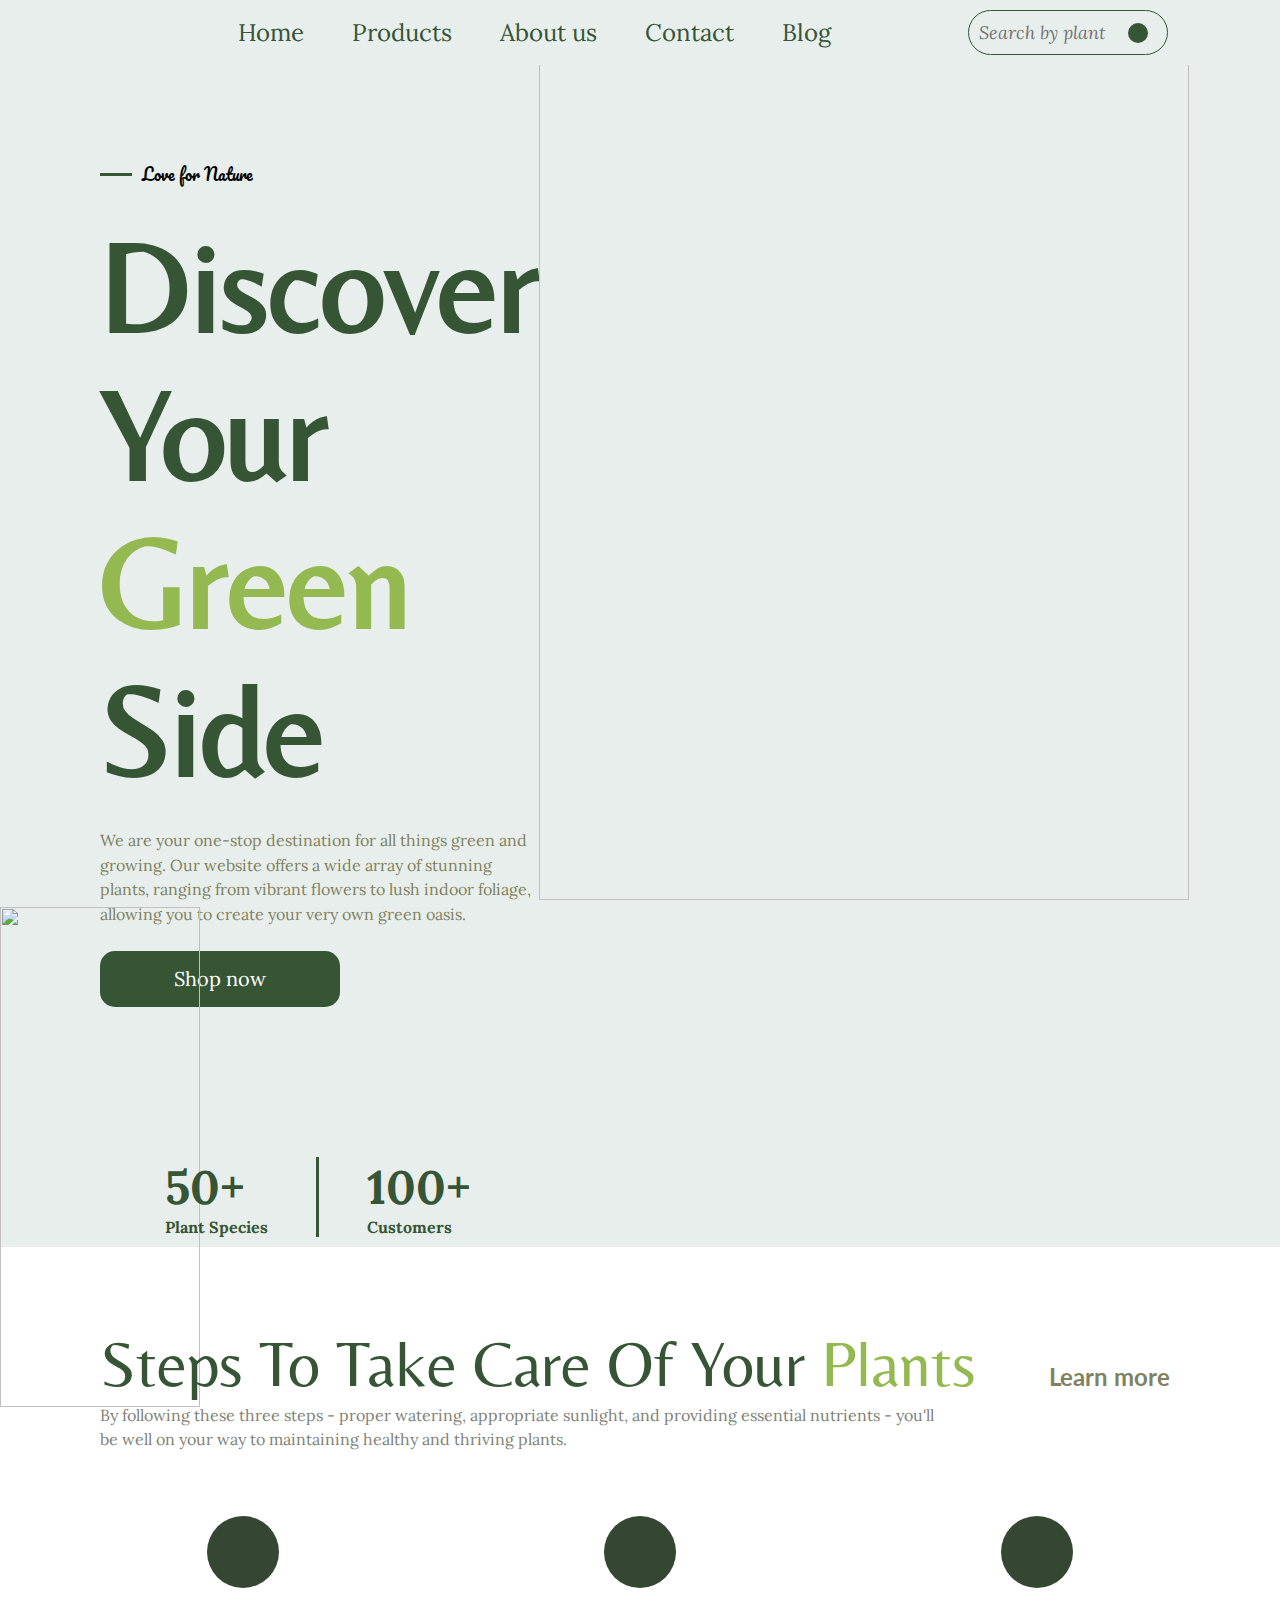
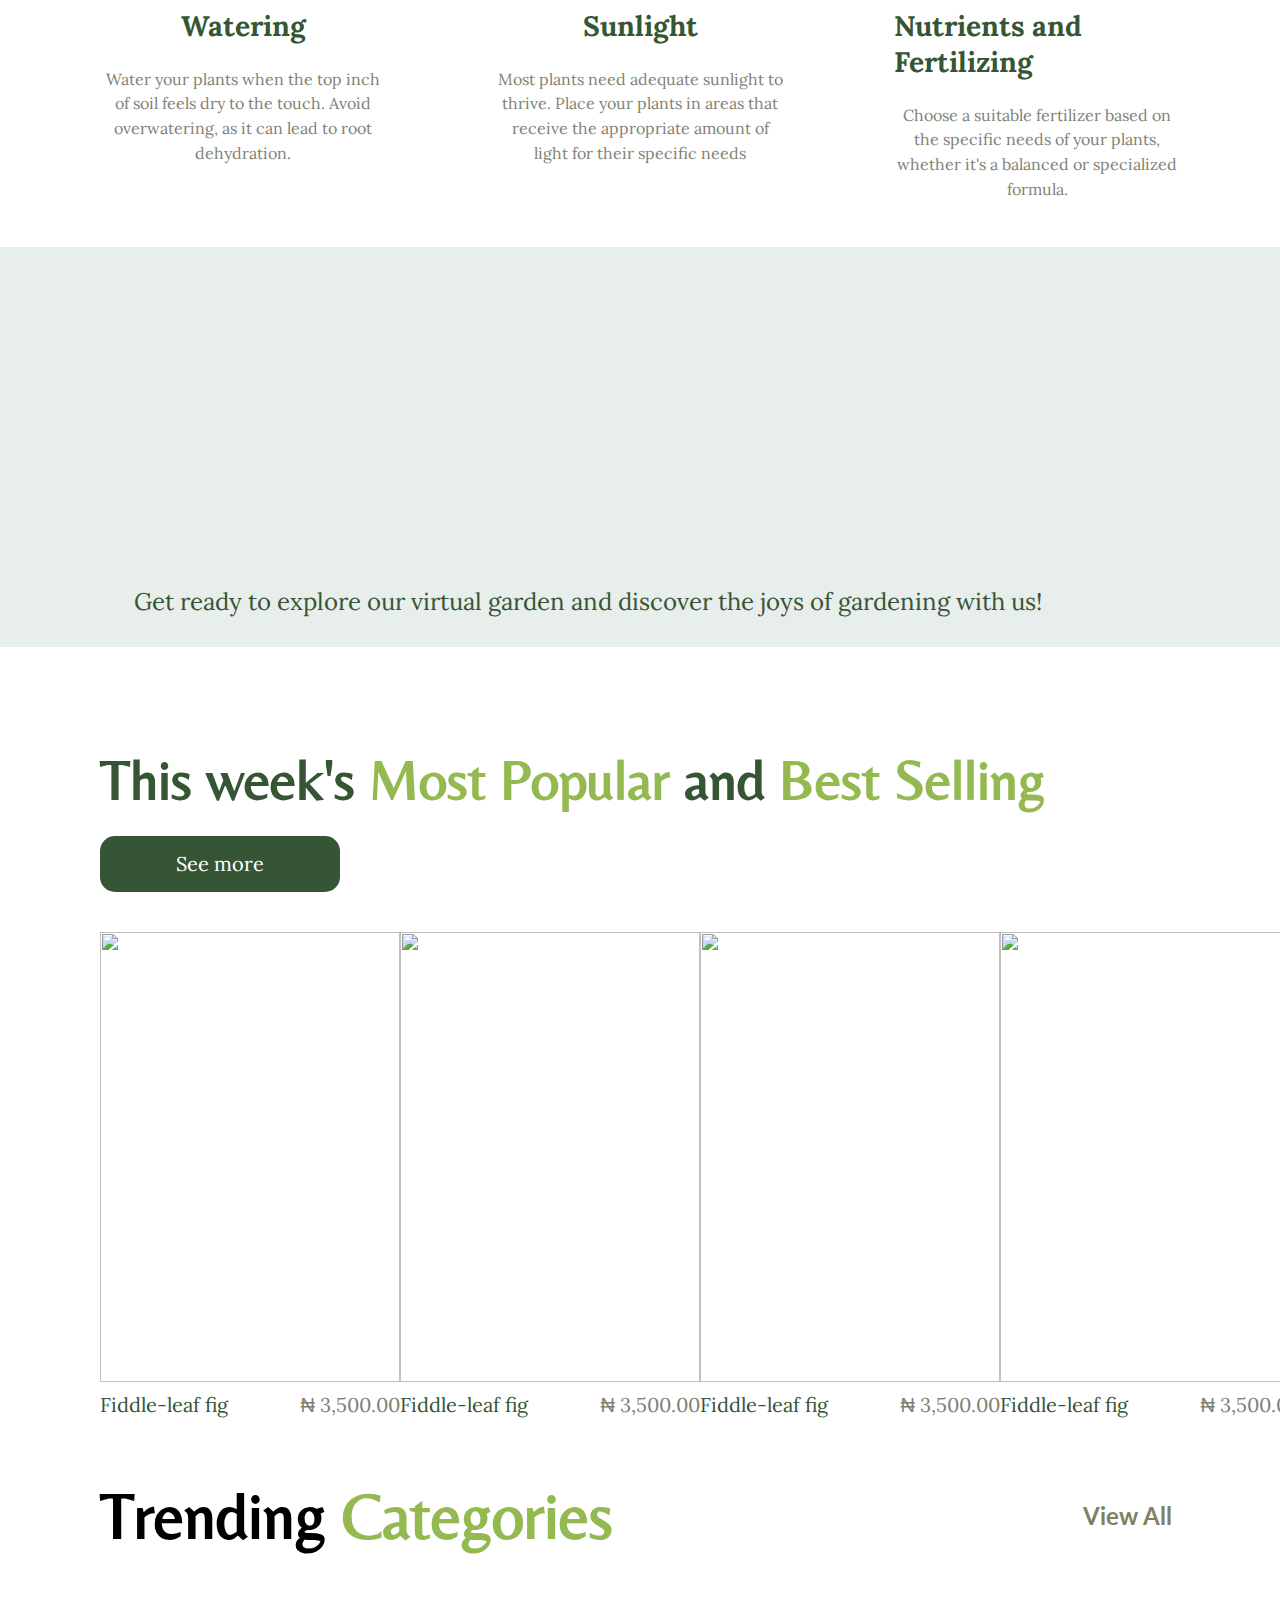
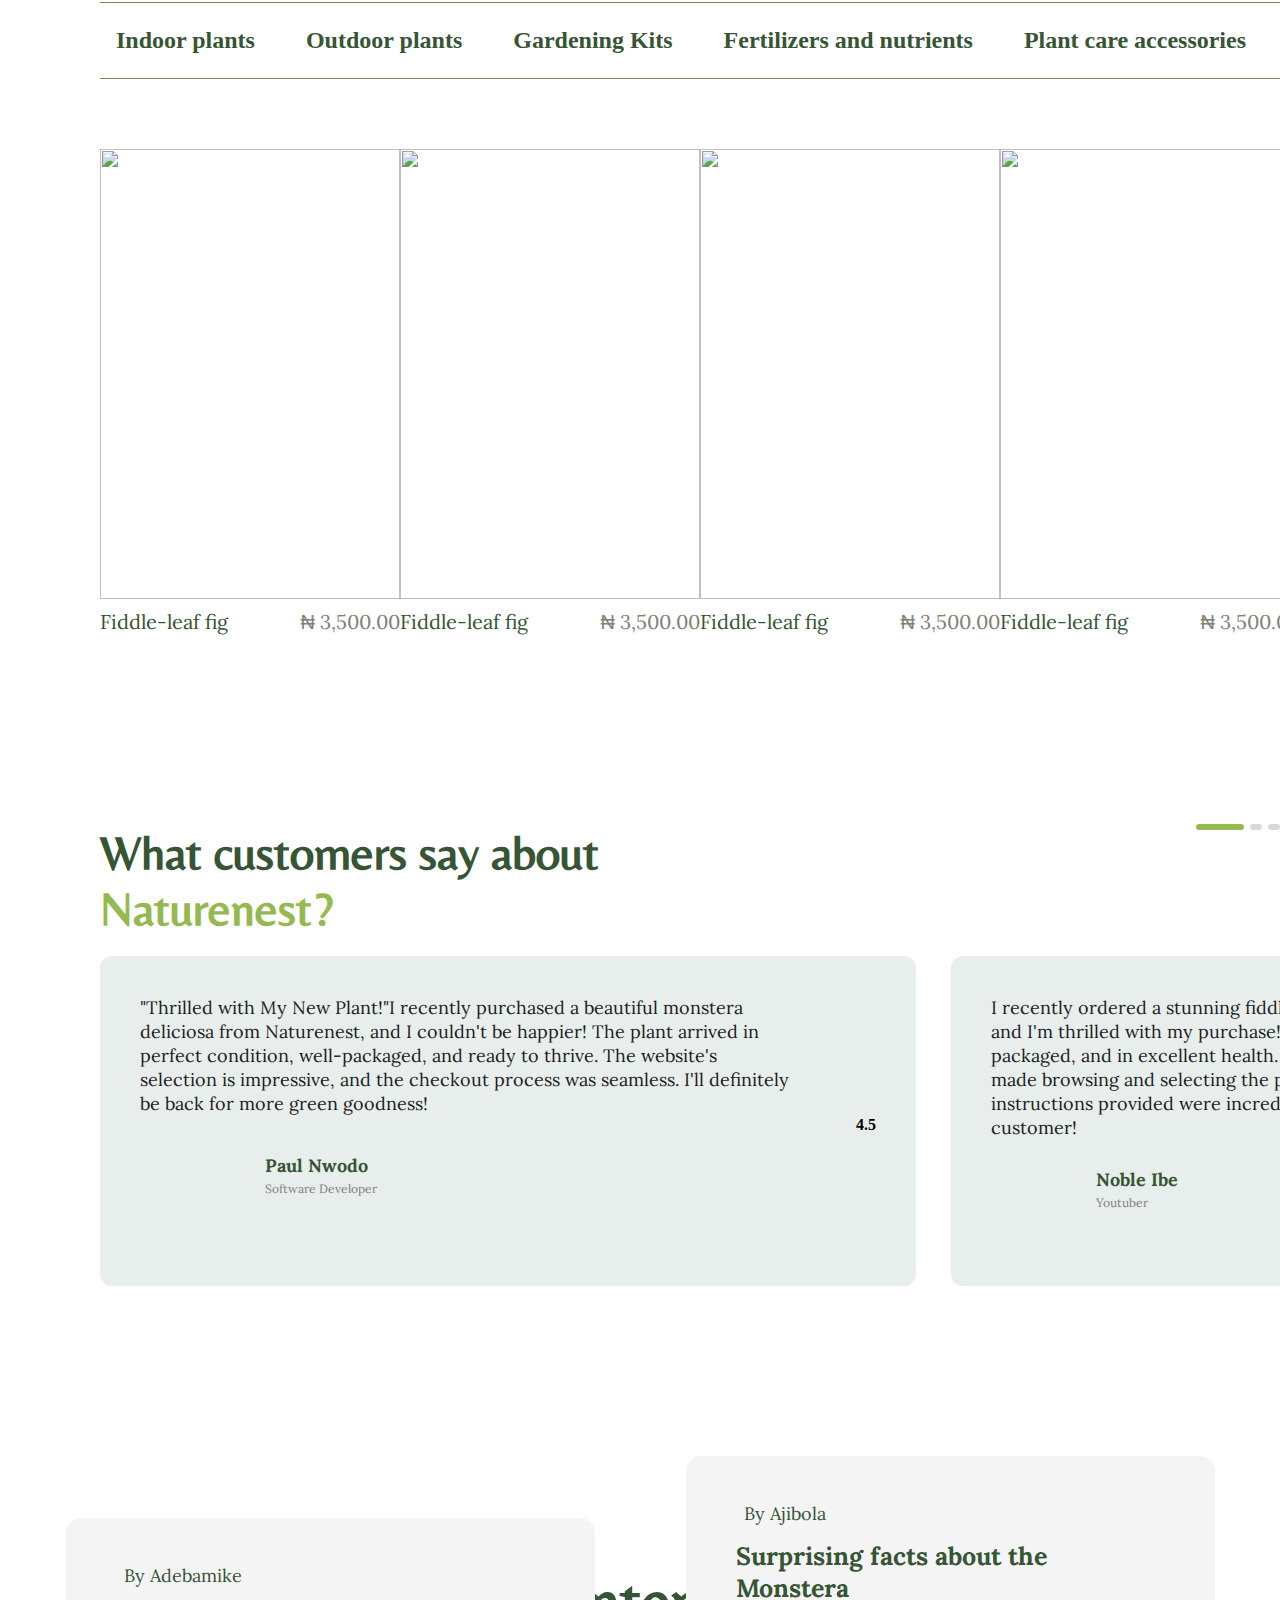
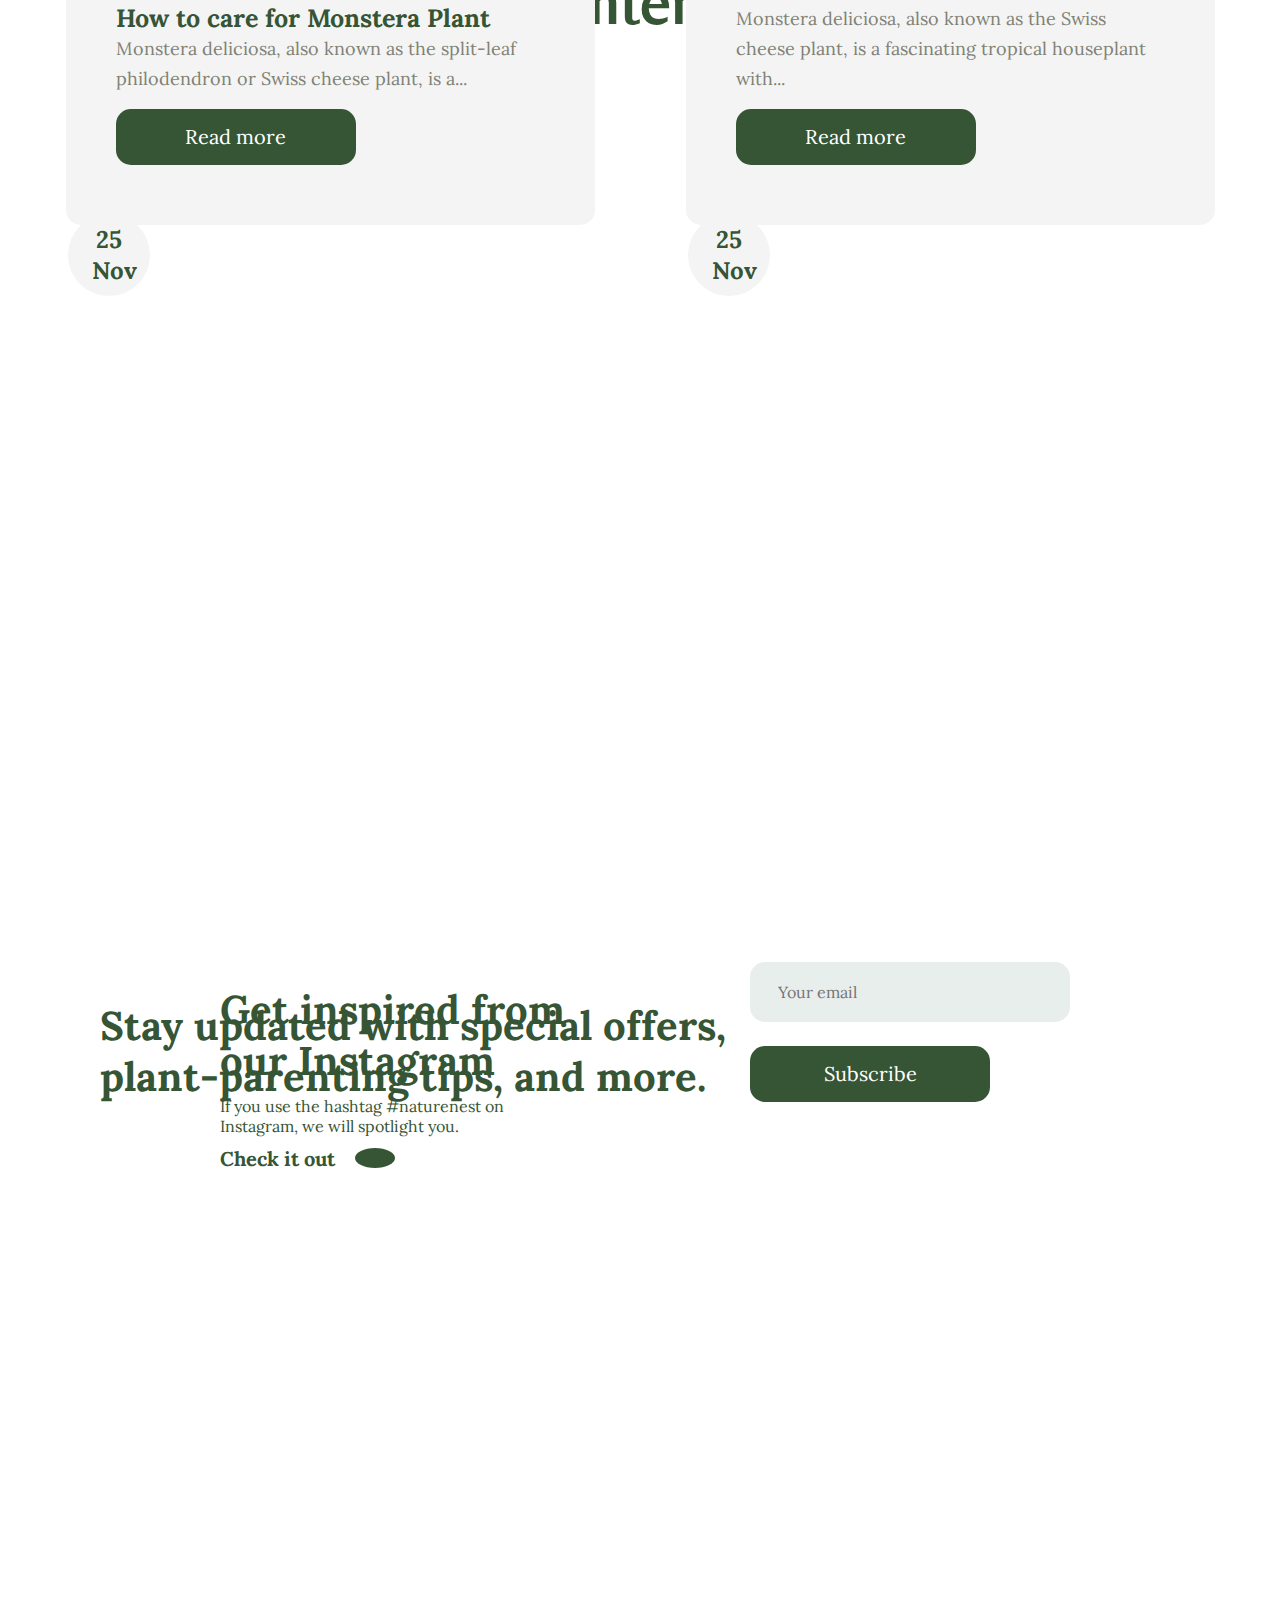
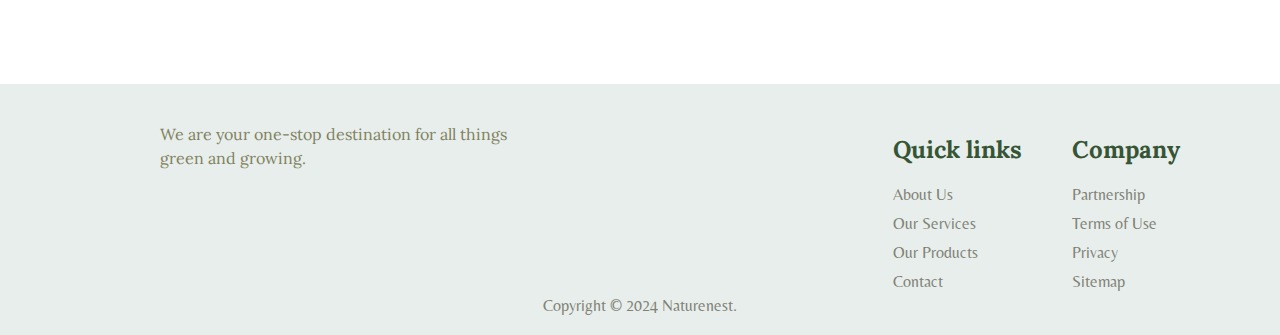
==== index.html @ ac88ccf1 "Add files via upload" ====
<!DOCTYPE html>
<html lang="en">

<head>
  <meta charset="UTF-8" />
  <meta name="viewport" content="width=device-width, initial-scale=1.0" />
  <title>NatureNest</title>
  <link rel="preconnect" href="https://fonts.googleapis.com" />
  <link rel="preconnect" href="https://fonts.gstatic.com" crossorigin />
  <link
    href="https://fonts.googleapis.com/css2?family=Belleza&family=Lato:ital,wght@0,100;0,300;0,400;0,700;0,900;1,100;1,300;1,400;1,700;1,900&family=Lora:ital,wght@0,400..700;1,400..700&family=Pacifico&display=swap"
    rel="stylesheet" />
  <link rel="stylesheet" href="https://cdnjs.cloudflare.com/ajax/libs/font-awesome/6.5.1/css/all.min.css"
    integrity="sha512-DTOQO9RWCH3ppGqcWaEA1BIZOC6xxalwEsw9c2QQeAIftl+Vegovlnee1c9QX4TctnWMn13TZye+giMm8e2LwA=="
    crossorigin="anonymous" referrerpolicy="no-referrer" />
  <link rel="stylesheet" href="style.css" />
  <link rel="stylesheet" href="responsive.css">
</head>

<body>
  <!-- HEADER SECTION  -->

  <header class="header">
    <div class="logo">
      <img src="./images/LogoNatureNest2 1.png" alt="" />
    </div>
    <div class="navbar">
      <ul>
        <li><a href="#home">Home</a></li>
        <li><a href="#products">Products</a></li>
        <li><a href="#about">About us</a></li>
        <li><a href="/contact.html">Contact</a></li>
        <li><a href="#blog">Blog</a></li>
      </ul>
       
    </div>
    <div class="nav-icons">
     <div class="search">
       <input type="text" placeholder="Search by plant" id="Search">
       <i class="fa-solid search-icon fa-magnifying-glass"></i>
     </div>
   
       <i class="fa-solid fa-bag-shopping"></i>
      <a href="signup.html" class="profile"><i class="fa-regular fa-user"></i></a>
    </div>
     <!-- hamburger  menu -->

          <div class="hamburger">
            <div class="line line1"></div>
            <div class="line line2"></div>
            <div class="line line3"></div>
          </div>
        
  </header>

  <!-- HERO SECTION  -->

  <section class="hero" id="home">
    <div class="hero-content">
      <div class="caption">
        <div class="stroke"></div>
        <p>Love for Nature</p>
      </div>
      <div class="hero-heading">
        <h1>Discover Your <span>Green</span> Side</h1>
      </div>
      <div class="hero-paragraph">
        <p>
          We are your one-stop destination for all things green and growing.
          Our website offers a wide array of stunning plants, ranging from
          vibrant flowers to lush indoor foliage, allowing you to create your
          very own green oasis.
        </p>
      </div>
      <div class="hero-btn">
        <button>Shop now</button>
      </div>
      <div class="left-img">
        <img src="./images/left plant.png" alt="" />
      </div>
      <div class="company-data">
        <div class="species">
          <h3>50+</h3>
          <p>Plant Species</p>
        </div>
        <div class="customers">
          <h3>100+</h3>
          <p>Customers</p>
        </div>
      </div>
    </div>
    <div class="hero-img">
      <img src="./images/hero-img.png" alt="" />
    </div>
  </section>

  <!-- CARE OF PLANTS SECTION  -->
  <section class="products">
    <div class="section-heading">
      <h2>Steps To Take Care Of Your <span>Plants</span></h2>
      <p>Learn more <i class="fa-solid fa-arrow-right"></i></p>
    </div>
    <div class="paragraph">
      <p>
        By following these three steps - proper watering, appropriate
        sunlight, and providing essential nutrients - you'll be well on your
        way to maintaining healthy and thriving plants.
      </p>
    </div>

    <div class="care-of-plants-steps">
      <div class="step-item">
        <div class="step-icon">
          <img src="./images/Vector (3).png" alt="" />
        </div>
        <div class="step-heading">
          <h3>Watering</h3>
        </div>
        <p>
          Water your plants when the top inch of soil feels dry to the touch.
          Avoid overwatering, as it can lead to root dehydration.
        </p>
      </div>

      <div class="step-item">
        <div class="step-icon">
          <img src="./images/sun.png" alt="" />
        </div>
        <div class="step-heading">
          <h3>Sunlight</h3>
        </div>
        <p>
          Most plants need adequate sunlight to thrive. Place your plants in
          areas that receive the appropriate amount of light for their
          specific needs
        </p>
      </div>

      <div class="step-item">
        <div class="step-icon">
          <img src="./images/shopping-bag.png" alt="" />
        </div>
        <div class="step-heading">
          <h3>Nutrients and Fertilizing</h3>
        </div>
        <p>
          Choose a suitable fertilizer based on the specific needs of your
          plants, whether it's a balanced or specialized formula.
        </p>
      </div>
    </div>

    <div class="image-background">
      <div class="care-of-plants-img">
        <img src="./images/Frame 32.png" alt="" />
      </div>
    </div>
  </section>

  <div class="care-of-plants-background">
    <div class="care-of-plants-background-contents">
      <div class="group">
        <p>
          Get ready to explore our virtual garden and discover the joys of
          gardening with us!
        </p>
        <div class="care-of-plants-icons">
          <img src="./images/Extra Icons.png" alt="" />
          <img src="./images/Extra Icons (1).png" alt="" />
        </div>
      </div>
    </div>
  </div>

  <!-- popular-section SECTION  -->
  <section class="popular-section">
    <div class="weeks-heading">
      <h3>
        This week's <span>Most Popular</span> and <span>Best Selling </span>
      </h3>
      <button>See more</button>
    </div>
    <div class="weeks-bests">
      <div class="best-card">
        <img src="./images/image (3).png" alt=""  />
        <div class="best-card-tag">
          <div class="plant">Fiddle-leaf fig</div>
          <div class="price"> &#8358 3,500.00</div>
        </div>
      </div>

      <div class="best-card">
        <img src="./images/image (5).png" alt="" />
        <div class="best-card-tag">
          <div class="plant">Fiddle-leaf fig</div>
          <div class="price"> &#8358 3,500.00</div>
        </div>
      </div>

      <div class="best-card">
        <img src="./images/image (2).png" alt="" />
        <div class="best-card-tag">
          <div class="plant">Fiddle-leaf fig</div>
          <div class="price"> &#8358 3,500.00</div>
        </div>
      </div>

      <div class="best-card">
        <img src="./images/image (6).png" alt="" />
        <div class="best-card-tag">
          <div class="plant">Fiddle-leaf fig</div>
          <div class="price"> &#8358 3,500.00</div>
        </div>
      </div>
    </div>
  </section>

  
  <!-- Trending SECTION  -->
   <div class="trending-section">
   <div class="trending-heading">
    <h3 class="Trending">Trending <span>Categories</span></h3>
     <p>View All <i class="fa-solid fa-arrow-right"></i></p>
   </div>
   
   <div class="plant-categories">
    <h3>Indoor plants <i class="fa-solid fa-arrow-right"></i></h3>
    <h3>Outdoor plants <i class="fa-solid fa-arrow-right"></i></h3>
    <h3>Gardening Kits <i class="fa-solid fa-arrow-right"></i></h3>
    <h3>Fertilizers and nutrients<i class="fa-solid fa-arrow-right"></i></h3>
    <h3>Plant care accessories <i class="fa-solid fa-arrow-right"></i></h3>
   </div>
<div class="plant-categories-content">
    <div class="weeks-bests">
      <div class="best-card">
        <img src="./images/image (3).png" alt="" />
        <div class="best-card-tag">
          <div class="plant">Fiddle-leaf fig</div>
          <div class="price"> &#8358 3,500.00</div>
        </div>
      </div>

      <div class="best-card">
        <img src="./images/image (1).png" alt="" />
        <div class="best-card-tag">
          <div class="plant">Fiddle-leaf fig</div>
          <div class="price"> &#8358 3,500.00</div>
        </div>
      </div>

      <div class="best-card">
        <img src="./images/image (2).png" alt="" />
        <div class="best-card-tag">
          <div class="plant">Fiddle-leaf fig</div>
          <div class="price"> &#8358 3,500.00</div>
        </div>
      </div>

      <div class="best-card">
        <img src="./images/image (3).png" alt="" />
        <div class="best-card-tag">
          <div class="plant">Fiddle-leaf fig</div>
          <div class="price"> &#8358 3,500.00</div>
        </div>
      </div>
      </div>
      </div>

      </div>

  <!-- Testimonial SECTION  -->
  <section class="testimonial">
  
    <div class="testimonial-heading">
      <h3>What customers say about <span> Naturenest? </span>
        </h3>
        <div class="lines">
          <div class="line1"></div>
          <div class="line2"></div>
          <div class="line3"></div>
        </div>
      
    </div>
    <div class="testimonial-items">
     <div class="testimonial-item">
    <div class="testimonial-content">
      <p>"Thrilled with My New Plant!"I recently purchased a beautiful monstera deliciosa from Naturenest, and I couldn't be happier! The plant arrived in perfect condition, well-packaged, and ready to thrive. The website's selection is impressive, and the checkout process was seamless. I'll definitely be back for more green goodness!</p>
      <div class="ratings"> 
        <img src="./images/StarFill.png" alt=""> <h4>4.5</h4>
      </div>
      <div class="testimonial-icons">
      <img src="./images/Vector (5).png" alt="" class="quote" >
      <img src="./images/unsplash_5aGUyCW_PJw-removebg-preview.png" alt="" class="profile-pic">
      <div class="username">
        <h3>Paul Nwodo</h3>
        <p>Software Developer</p>
      </div>
      </div>
    </div>
    </div>

      <div class="testimonial-item">
    <div class="testimonial-content ">
      <p>I recently ordered a stunning fiddle leaf fig tree from Green Oasis Plants, and I'm thrilled with my purchase! The plant arrived promptly, impeccably packaged, and in excellent health. The website's user-friendly interface made browsing and selecting the perfect plant a breeze. Plus, the care instructions provided were incredibly helpful. I'll definitely be a repeat customer!</p>
      <div class="ratings"> 
        <img src="./images/StarFill.png" alt=""> <h4>4.5</h4>
      </div>
      <div class="testimonial-icons">
      <img src="./images/Vector (5).png" alt="" class="quote" >
      <img src="./images/unsplash_O3ymvT7Wf9U-removebg-preview.png" alt="" class="profile-pic">
      <div class="username">
        <h3>Noble Ibe</h3>
        <p>Youtuber</p>
      </div>
      </div>
    </div>
    </div>

    </div>
  </section>

  <!-- BLOG SECTION  -->
  <section class="blog" id="">
    <div class="blog-heading">
      <h3>Discover weekly content about Plants, & more</h3>
      <p>Learn more <i class="fa-solid fa-arrow-right"></i> </p>
    </div>
    <div class="blog-section">
      <div class="blog-items">
        <div class="blog-item">
          <img src="./images/Photo.png" alt="" >
        </div>
        <div class="blog-item-lap">
          <div class="user">
            <img src="./images/Vector (4).png" alt="">
            <p>By Adebamike</p>
          </div>
          <div class="blog-item-text">
            <h4>How to care for Monstera Plant</h4>
            <p> Monstera deliciosa, also known as the split-leaf philodendron or Swiss cheese plant, is a... </p>

          </div>
          <button>Read more</button>
        </div>
        <div class="date">
          <p>25 Nov</p>
        </div>


      </div>

       <div class="blog-items second">
        <div class="blog-item">
          <img src="./images/Photo (1).png" alt="">
        </div>
        <div class="blog-item-lap">
          <div class="user">
            <img src="./images/Vector (4).png" alt="">
            <p>By Ajibola</p>
          </div>
          <div class="blog-item-text">
            <h4>Surprising facts about the Monstera</h4>
            <p> Monstera deliciosa, also known as the Swiss cheese plant, is a fascinating tropical houseplant with...
            </p>

          </div> 
          <button>Read more</button>
        </div>
        <div class="date">
          <p>25 Nov</p>
        </div> 
      </div>
    </div>
  </section>

  <!-- CONTACT SECTION  -->
  <section class="contact" >
    <div class="contact-img">
      <img src="./images/Frame 36.png" alt="">
      <div class="contact-img-text">
        <h3>Get inspired from
          our Instagram</h3>
        <p>If you use the hashtag #naturenest on Instagram,
          we will spotlight you.</p>
        <h4>Check it out <i class="fa-solid fa-arrow-right"></i> </h4>
      </div>
    </div>

    <div class="contact-form">
      <div class="contact-form-heading">
        <h4>Stay updated with special offers,
          plant-parenting tips, and more.</h4>

      </div>
      <div class="action">


        <input type="text" name="email" id="email" placeholder="Your email">
        <button>Subscribe</button>
      </div>
    </div>
  </section>
  <!-- FOOTER SECTION  -->
  <footer>
    <div class="footer-items">
      <div class="footer-left">
        <div class="footer-logo">
          <img src="./images/LogoNatureNest2 1.png" alt="" width="240px">
        </div>
        <p>We are your one-stop destination for all things green and growing.</p>
        <div class="socials">
          <img src="./images/Vector.png" alt="">
          <img src="./images/Vector (1).png" alt="">
          <img src="./images/Vector (2).png" alt="">


        </div>
      </div>
      <div class="footer-right">
        <div class="footer-item1">
          <h3>Quick links</h3>
          <p>About Us</p>
          <p>Our Services</p>
          <p>Our Products</p>
          <p>Contact</p>
        </div>
        <div class="footer-item2">
          <h3>Company</h3>
          <p>Partnership</p>
          <p>Terms of Use</p>
          <p>Privacy</p>
          <p>Sitemap</p>
        </div>
      </div>
    </div>

    <div class="footer-item3">
      <p>Copyright © 2024 Naturenest.</p>
    </div>
  </footer>

  <script src="script.js"></script>
</body>

</html>
---- style.css ----
* {
  margin: 0;
  padding: 0;
  box-sizing: border-box;
  text-decoration: none;
  border: none;
  outline: none;
  scroll-behavior: smooth;
}

:root {
  --black-primary: black;
  --lunar-green: #354733;
  --lunar-green-primary: #365535;
  --primary-green: #95b951;
  --hero-bg: #e8eeec;
  --bg-white: #ffffff;
  --golden: #7f8260;
  --text-gray: #808276;
  --gray10: #f4f4f4;
  --background-green: #e8eeec;
}
body {
  width: 100%;
}

section {
  min-height: 100vh;
  padding: 10rem 100px 2rem;
}

span {
  color: var(--primary-green);
}
header {
  display: flex;
  justify-content: space-between;
  align-items: center;
  background: var(--hero-bg);
  position: fixed;
  top: 0;
  left: 0;
  width: 100%;
  padding: 10px 100px;
  z-index: 100;
}
.hamburger {
  display: none;
  cursor: pointer;
  margin-bottom: 10px;
}
.hamburger .line {
  width: 30px;
  height: 3px;
  margin: 5px;
  background-color: #101010;
  transition: all 0.3s ease;
}
.navbar.active ul {
  display: flex;
  transition: all 0.3s ease;
}
.navbar ul {
  display: flex;
  list-style-type: none;
  gap: 16px;
}

.navbar ul li a {
  font-size: 1.5rem;
  color: var(--lunar-green-primary);
  padding: 16px;
  font-weight: 400;
  font-family: "Lora", sans-serif;
  transition: color 0.15s;
}
.navbar ul li a:active {
  border-bottom: 3px solid var(--primary-green);
}
.navbar ul li a:hover {
  color: var(--primary-green);
}

.nav-icons i {
  margin-left: 16px;
  color: var(--lunar-green-primary);
}
.nav-icons {
  display: flex;
  align-items: center;
}
.nav-icons .search {
  display: flex;
  align-items: center;
}
.search input {
  border-radius: 36px;
  width: 200px;
  padding: 10px;
  font-style: italic;
  font-family: "Lora", sans-serif;
  font-size: 18px;
  color: var(--text-gray);
  background-color: var(--hero-bg);
  border: 1px solid var(--lunar-green-primary);
}
.nav-icons .search i {
  margin-left: -40px;
  background-color: var(--lunar-green-primary);
  color: #ffffff;
  padding: 10px;
  border-radius: 50%;
  /* font-size: 18px; */
}

/* <!-- HERO SECTION  --> */

.hero {
  background-color: var(--hero-bg);
  display: grid;
  grid-template-columns: 1fr 1fr;
  justify-content: space-between;
  padding-bottom: 0px;
  /* gap: 16px; */
  /* align-items: center; */
}
/* .hero-content {
  width: 80%;
} */

.caption {
  display: flex;
  align-items: center;
  font-family: "Pacifico", sans-serif;
  gap: 10px;
}


.stroke {
  width: 32px;
  height: 3px;
  background-color: var(--lunar-green-primary);
}

.hero-heading {
  font-size: 64px;
  font-weight: lighter;
  font-family: "belleza", sans-serif;
  color: var(--lunar-green-primary);
  max-width: 800px;
  margin-top: 24px;
}

.hero-paragraph {
  font-family: "Lora", sans-serif;
  line-height: 154.5%;
  color: var(--golden);
  max-width: 600px;
  margin-top: 24px;
}

button {
  background-color: var(--lunar-green-primary);
  color: #ffffff;
  font-family: "lora", sans-serif;
  font-size: 20px;
  border-radius: 15px;
  width: 240px;
  height: 56px;
  margin-top: 24px;
  transition: background-color 0.15s;
}
button:hover {
  background-color: var(--primary-green);
  cursor: pointer;
}

.left-img {
  /* border: 1px solid red; */
  margin-top: -100px;
  height: 500px;
  margin-left: -100px;
  width: 400px;
}

.left-img img {
  object-fit: contain;
  width: calc(100% - 100px);
  height: 100%;
}

.hero-img {
  margin-top: -160px;
  width: 650px;
  /* margin-left: 100px; */
  height: 100vh;
}

.hero-img img {
  object-fit: contain;
  width: 100%;
  height: 100%;
  /* width: 80%;
  object-position: right; */
}

.company-data {
  display: flex;
  font-size: 40px;
  font-family: "Lora", sans-serif;
  font-weight: bold;
  color: var(--lunar-green-primary);
  gap: 48;
  margin-top: -250px;
  margin-left: 65px;
  padding-bottom: 10px;
}

.company-data p {
  font-size: 16px;
}

.customers {
  margin-left: 48px;
  padding-left: 48px;
  border-left: 3px solid var(--lunar-green-primary);
}

/* <!-- CARE OF PLANTS SECTION  -->  */

.section-heading {
  display: flex;
  justify-content: space-between;
  align-items: baseline;
  margin-top: -5rem;
}

.section-heading h2 {
  font-size: 64px;
  font-weight: lighter;
  font-family: "belleza", sans-serif;
  color: var(--lunar-green-primary);
}

.section-heading p {
  font-size: 24px;
  color: var(--golden);
  font-family: "lato", sans-serif;
  font-weight: bold;
}

.section-heading i {
  margin-left: 10px;
}

.products .paragraph {
  margin-top: 3px;
  font-family: "Lora", sans-serif;
  line-height: 154.5%;
  color: var(--text-gray);
  max-width: 850px;
}
.care-of-plants-steps {
  margin-top: 40px;
  display: grid;
  grid-template-columns: 1fr 1fr 1fr;
  gap: 111px;
}
.step-item {
  display: flex;
  flex-direction: column;
  align-items: center;
}
.step-icon {
  background-color: var(--lunar-green);
  width: 72px;
  height: 72px;
  border-radius: 50%;
  align-items: center;
  margin-top: 24px;
}
.step-icon img {
  width: 24px;
  margin: 23.5px 23.5px;
}

.step-heading {
  font-family: "Lora", sans-serif;
  font-weight: bold;
  font-size: 24px;
  color: var(--lunar-green-primary);
  margin: 20px auto;
}

.step-item p {
  margin-top: 3px;
  font-family: "Lora", sans-serif;
  line-height: 154.5%;
  color: var(--text-gray);
  text-align: center;
  max-width: 330px;
}

.image-background {
  margin-top: 40px;
}

.care-of-plants-img {
  width: 1180px;
  margin: 0 auto;
}

.care-of-plants-img img {
  width: 100%;
}

.care-of-plants-background {
  background-color: var(--hero-bg);
  margin-top: -300px;
  padding-left: -100px;
  padding-right: -100px;
}
.care-of-plants-background-contents {
  display: flex;
  align-items: end;
  justify-content: center;
  height: 400px;
  width: 100%;
}
.group {
  display: flex;
  justify-content: center;
  align-items: center;
  margin-bottom: 30px;
}

.care-of-plants-background-contents p {
  font-size: 24px;
  font-family: "Lora", sans-serif;
  font-weight: medium;
  color: var(--lunar-green-primary);
}

.care-of-plants-icons {
  margin-left: 100px;
}

/* <!-- popular-section SECTION  -->  */
.popular-section {
  margin-top: -5rem;
  /* padding-bottom: 0px; */
}

.weeks-heading {
  font-family: "belleza", sans-serif;
  font-weight: bold;
  font-size: 48px;
  color: var(--lunar-green-primary);
  margin: 20px auto;
  gap: 24px;
}

.weeks-bests {
  display: flex;
  justify-content: space-between;
}

.best-card {
  display: flex;
  flex-direction: column;
  padding: 20px 0px;
  justify-content: center;
}
.best-card img {
  width: 300px;
  height: 450px;
  /* margin: 0 auto; */
  object-fit: cover;
  /* object-position: center; */
}

.best-card-tag {
  display: flex;
  justify-content: space-between;
  align-items: center;
  padding: 10px 0px;
  font-family: "lora", sans-serif;
  font-size: 20px;
}

.plant {
  color: var(--lunar-green-primary);
}

.price {
  color: var(--text-gray);
}

/* <!-- Trending SECTION  -->  */
.trending-heading {
  display: flex;
  justify-content: space-between;
  align-items: center;
}
.trending-heading p {
  font-size: 24px;
  color: var(--golden);
  font-family: "lato", sans-serif;
  font-weight: bold;
  padding-right: 100px;
}
.trending-heading i {
  margin-left: 8px;
}
.Trending {
  font-size: 64px;
  font-family: "Belleza", sans-serif;
  padding-left: 100px;
}

.plant-categories {
  display: flex;
  align-items: center;
  padding: 24px 16px;
  margin-left: 100px;
  /* margin-right: -100px; */
  margin-top: 50px;
  margin-bottom: 50px;
  column-gap: 43px;
  color: var(--lunar-green-primary);
  border: 1px solid var(--golden);
  border-left: none;
  border-right: none;
}

/* .plant-categories-content .weeks-bests {
  overflow-x: hidden;
} */

.plant-categories h3 {
  font-size: 24px;
}

.plant-categories i {
  margin-left: 8px;
}
.plant-categories-content {
  margin: 0 100px;
  /* overflow-x: hidden; */
}

/* testimonial-section */
.testimonial {
  padding-right: 0px;
}
.testimonial-heading {
  display: flex;
  justify-content: space-between;
}
.testimonial-item {
  background-color: var(--background-green);
  border-radius: 12px;
  width: 816px;
  height: 330px;
  padding: 40px;
  padding-bottom: 0px;
  position: relative;
}

.testimonial h3 {
  font-family: "belleza", sans-serif;
  font-weight: bold;
  font-size: 48px;
  color: var(--lunar-green-primary);
  gap: 24px;
  max-width: 500px;
}

.lines {
  height: 6px;
  display: flex;
  column-gap: 6px;
}
.line1 {
  background-color: var(--primary-green);
  width: 48px;
  height: 6px;
  border-radius: 12px;
}

.line2,
.line3 {
  background-color: #d9d9d9;
  width: 12px;
  height: 6px;
  border-radius: 12px;
}

.testimonial-items {
  margin-top: 20px;
  display: grid;
  grid-template-columns: repeat(2, 1fr);
  column-gap: 35px;
}

.testimonial-items:nth-child(2) {
  overflow: hidden;
  /* background-color: #1e1e1e; */
}

.testimonial-content p {
  color: #1e1e1e;
  font-family: "Lora", sans-serif;
  font-size: 18px;
  line-height: 24px;
  max-width: 650px;
}
.ratings {
  display: flex;
  justify-content: end;
  gap: 12px;
  align-items: center;
}

.testimonial-icons img.profile-pic {
  position: absolute;
  bottom: 0;
}
.quote {
  margin-left: 35px;
}

.username {
  display: flex;
  flex-direction: column;
  margin-left: 90px;
}
.username p {
  font-family: "Lora", sans-serif;
  font-size: 12px;
  color: var(--text-gray);
}
.username h3 {
  font-family: "Lora", sans-serif;
  font-size: 18px;
}

.testimonial-icons {
  display: flex;
  margin-top: 20px;
}
.testimonial-items .testimonial-item:nth-child(2) .testimonial-icons {
  margin-top: 10px;
}

.testimonial-items .testimonial-item:nth-child(2) .testimonial-icons .quote {
  margin-left: 15px;
}

/* <!-- BLOG SECTION  -->  */
.blog-heading {
  display: flex;
  justify-content: space-between;
  align-items: center;
  margin-top: -10rem;
}

.blog-heading h3 {
  font-family: "belleza", sans-serif;
  font-weight: bold;
  font-size: 64px;
  color: var(--lunar-green-primary);
  max-width: 800px;
}
.blog-heading p {
  font-family: "Lato", sans-serif;
  font-weight: bold;
  font-size: 24px;
  color: var(--golden);
}
.blog-section {
  display: flex;
  column-gap: 32px;
  justify-content: center;
  margin-top: 36px;
  /* padding-right: -100px; */
}
.blog-items {
  margin-top: 36px;
  position: relative;
}
.blog-item {
  width: 588px;
}
.blog-item img {
  width: 100%;
  border-radius: 15px;
}
.blog-item-lap {
  background-color: var(--gray10);
  width: 529px;
  padding: 46px 50px 60px;
  border-radius: 15px;
  position: absolute;
  bottom: -25px;
  margin: 0 29.5px;
}
.user {
  display: flex;
  font-family: "Lora", sans-serif;
  font-size: 18px;
  color: var(--lunar-green-primary);
  align-items: center;
  column-gap: 8px;
}

.blog-item-text {
  margin: 15px 0;
}

.blog-item-text h4 {
  font-family: "Lora", sans-serif;
  font-weight: bold;
  font-size: 25px;
  color: var(--lunar-green-primary);
}

.blog-item-text p {
  font-family: "Lora", sans-serif;
  color: var(--text-gray);
  font-size: 18px;
  max-width: 450px;
  line-height: 165.4%;
}

.blog-item-lap button {
  margin-top: 0px;
}

.date {
  width: 82px;
  height: 82px;
  border-radius: 50%;
  background-color: var(--gray10);
  color: var(--lunar-green-primary);
  position: absolute;
  top: 32px;
  left: 32px;
  font-family: "Lora", sans-serif;
  font-weight: bold;
  display: flex;
  justify-content: center;
  align-items: center;
  font-size: 24px;
}

.date p {
  max-width: 35px;
  text-align: center;
}
/* CONTACT SECTION  */

.contact {
  margin-top: -5rem;
}
.contact-img {
  position: relative;
}

.contact-img-text {
  margin-top: 40px;
  position: absolute;
  top: 0;
  left: 120px;
  font-family: "Lora", sans-serif;
  color: var(--lunar-green-primary);
}
.contact-img-text h3 {
  font-size: 40px;
  font-weight: medium;
  max-width: 400px;
}

.contact-img-text p {
  max-width: 350px;
  margin-top: 10px;
}

.contact-img-text h4 {
  font-size: 20px;
  margin-top: 10px;
  display: flex;
  flex-direction: row;
  align-items: center;
}
.contact-img-text h4 i {
  display: flex;
  justify-content: center;
  margin-left: 20px;
  background-color: var(--lunar-green-primary);
  color: #ffffff;
  /* padding: 10px 24px; */
  padding: 10px 20px;
  /* width: 24px; */
  border-radius: 50%;
}
.contact-img-text i {
  width: 24px;
}
.contact-form {
  margin-top: 70px;
  display: flex;
  justify-content: space-between;
  align-items: end;
  margin: auto;
}

.contact-form input {
  font-size: 16px;
  background-color: var(--hero-bg);
  color: var(--lunar-green-primary);
  font-family: "Lora", sans-serif;
  padding: 20px 28px;
  border-radius: 15px;
  margin-right: 15px;
  width: 320px;
}
.contact-form-heading {
  font-family: "Lora", sans-serif;
  font-size: 40px;
  color: var(--lunar-green-primary);
  max-width: 650px;
  display: flex;
  align-items: end;
  justify-content: space-evenly;
}
/* FOOTER SECTION  */

footer {
  background-image: url(./images/footer.png);
  padding: 20px 100px;
  background-color: var(--background-green);
}

.footer-items {
  display: flex;
  justify-content: space-between;
}

.footer-left p {
  font-family: "Lora", sans-serif;
  font-size: 16px;
  color: var(--golden);
  line-height: 154.5%;
  max-width: 350px;
  margin-left: 60px;
}
.footer-left .socials {
  /* margin-left: 10px; */
  margin-top: 20px;
  display: flex;
  justify-content: space-evenly;
}

.footer-right {
  display: flex;
  margin-top: 30px;
}
.footer-right p {
  padding: 5px 0;
}

.footer-item3 {
  display: flex;
  justify-content: center;
  font-size: 16px;
  font-family: "belleza", sans-serif;
  color: var(--text-gray);
}

.footer-item2,
.footer-item1 {
  font-family: "belleza", sans-serif;
  color: var(--text-gray);
}
.footer-item2 {
  margin-left: 50px;
}

.footer-item2 h3,
.footer-item1 h3 {
  margin-bottom: 15px;
  color: var(--lunar-green-primary);
  font-size: 24px;
  font-family: "Lora", sans-serif;
}
---- responsive.css ----
@media (max-width: 767px) {
  html,
  body {
    /* width: calc(100% - 20px); */
    margin: 0;
    padding: 0;
    height: 100%;
    overflow-x: hidden;
  }

  section {
    min-height: 50vh;
    padding: 4rem 10px 1rem;
    width: 100%;
  }
  .header {
    padding: 10px 10px;
  }
  .logo img {
    width: 100px;
  }
  .hero {
    padding-bottom: 0px;
  }
  /* .navbar {
    display: none;
  } */

  .navbar ul {
    display: none;
    flex-direction: column;
    position: absolute;
    justify-content: space-around;
    top: 59px;
    right: 0;
    width: 50vw;
    height: 50vh;
    background-color: #ffffff;
    text-align: right;
    padding-bottom: 20px;
    column-gap: 20px;
    /* opacity: 0.8; */
  }

  .navbar ul li a {
    color: #787878;
    margin: 10px 0px;
  }

  .navbar.active ul {
    display: flex;
    z-index: 1;
    transition: all 0.3s ease;
  }

  .header .hamburger {
    display: block;
  }

  .header .hamburger.active .line1 {
    transform: rotate(-45deg) translate(-5px, 6px);
  }

  .header .hamburger.active .line3 {
    transform: rotate(45deg) translate(-5px, -6px);
  }
  .header .hamburger.active .line2 {
    opacity: 0;
  }

  .nav-icons {
    width: 200px;
    /* background-color: #787878; */
  }

  .search {
    margin-right: 20px;
  }

  .nav-icons input {
    margin: unset;
    width: 140px;
    height: 30px;
    font-size: 12px;
  }

  .search-icon {
    padding: 0;
    width: 27px;
    height: 27px;
  }

  .search i {
    margin: auto;
    width: 15px;
    height: 15px;
  }

  /* <!-- HERO SECTION  -->  */
  .caption p {
    font-size: 14px;
  }
  .stroke {
    width: 25px;
    height: 1px;
  }

  .hero-heading {
    font-size: 38.45px;
    margin-top: 12px;
    width: 100%;
  }
  .hero-paragraph {
    font-size: 12px;
    margin-top: 12px;
  }
  .hero-btn button {
    /* display: none; */
    width: 81px;
    height: 27.5px;
    font-size: 10px;
    /* padding: 0px 7px; */
    border-radius: 6.45px;
  }
  .left-img {
    display: none;
  }
  .company-data {
    /* display: none; */
    margin-top: 8px;
    /* display: flex; */
    font-size: 18px;
    margin-left: 10px;
  }
  .customers {
    margin-left: 18px;
    padding-left: 18px;
    border-left: 3px solid var(--lunar-green-primary);
  }
  .hero {
    display: flex;
    flex-direction: column;
    justify-content: space-evenly;
  }
  .hero-img {
    width: 353px;
    margin-top: -40px;
    margin-left: 0px;
    height: 40vh;
  }

  /* <!-- CARE OF PLANTS SECTION  --> */
  .section-heading h2 {
    margin-top: 40px;
    font-size: 24px;
  }
  .section-heading p {
    display: none;
  }
  .products .paragraph {
    margin-top: 3px;
    font-size: 12px;
    max-width: 850px;
  }

  .care-of-plants-steps {
    margin-top: 20px;
    display: grid;
    grid-template-columns: 1fr;
    gap: 50px;
  }

  .step-heading {
    font-size: 20px;
  }
  .step-item p {
    margin-top: 3px;
    font-size: 12px;
    max-width: 330px;
  }

  .care-of-plants-img {
    width: 362px;
    margin: 0 auto;
  }
  .care-of-plants-background {
    background-color: var(--hero-bg);
    margin-top: -80px;
    padding-left: -10px;
    padding-right: -10px;
  }
  .care-of-plants-background-contents {
    display: flex;
    flex-direction: column;
    align-items: center;
    justify-content: center;
    height: 100px;
    width: 100%;
  }
  .care-of-plants-background-contents p {
    font-size: 10px;
    padding-top: 80px;
  }
  .care-of-plants-icons {
    display: none;
  }
  .group {
    display: flex;
    align-items: center;
    margin-bottom: 10px;
  }

  /* <!-- popular-section SECTION  --> */
  .popular-section {
    display: none;
  }

  /* testimonial-section */
  .lines {
    display: none;
  }
  .testimonial h3 {
    font-size: 24px;
  }
  .testimonial-item {
    border-radius: 5px;
    width: 390px;
    height: 173px;
    padding: 20px;
    padding-bottom: 0px;
    position: relative;
    margin: 0 auto;
  }
  .testimonial-items {
    margin-top: 10px;
    display: flex;
    flex-direction: column;
    justify-content: center;
    /* border: 1px solid red; */
    row-gap: 35px;
  }
  .testimonial-content p {
    font-size: 10px;
    line-height: 14px;
    /* max-width: 650px; */
  }
  /* .testimonial-content {
  } */

  .testimonial-icons .profile-pic {
    position: absolute;
    width: 127px;
    height: 108px;
    margin-top: -200px;
    object-fit: contain;
  }
  .quote {
    margin-left: 0px;
    width: 30px;
    object-fit: contain;
    margin-bottom: 80px;
  }
  .testimonial-icons {
    margin-top: 0px;
  }
  .testimonial-items .testimonial-item:nth-child(2) .testimonial-icons .quote {
    margin-left: 0px;
  }
  .testimonial-items .testimonial-item:nth-child(2) .testimonial-icons {
    margin-top: 0px;
  }
  .username p {
    font-size: 10px;
  }
  .username h3 {
    font-size: 18px;
  }
  .ratings {
    font-size: 9.74px;
  }
  .ratings img {
    width: 10px;
  }

  /* <!-- BLOG SECTION  -->  */
  .blog-heading {
    display: flex;
    flex-direction: column;
    /* justify-content: start; */
    /* align-items: baseline; */
    align-items: end;
    margin-top: -1rem;
  }

  .blog-heading h3 {
    font-size: 24px;
  }
  .blog-heading p {
    font-size: 12px;
    /* display: flex; */
  }
  .blog-section {
    display: flex;
    flex-direction: column;
    justify-content: center;

    /* margin-top: 15px; */
  }
  .blog-items {
    /* margin-top: 36px; */
    position: relative;
    width: 380px;
    margin: 0 auto;
  }
  .blog-item {
    width: 380px;
  }
  .second {
    display: none;
  }
  .blog-items img {
    width: 380px;
    border-radius: 15px;
  }
  .blog-item-lap {
    background-color: var(--gray10);
    width: 380px;
    height: 180px;
    padding: 26px 32px;
    border-radius: 15px;
    position: absolute;
    bottom: -25px;
    margin: 0px;
  }
  .user {
    font-size: 10px;
    column-gap: 5px;
  }
  .user img {
    width: 10px;
  }
  .blog-item-text h4 {
    font-size: 14.4px;
  }
  .blog-item-text p {
    font-size: 10px;
  }
  .blog-item-lap button {
    width: 138px;
    font-size: 11.5px;
    height: 32px;
    margin-bottom: -15px;
  }
  .date {
    display: none;
  }

  /* CONTACT SECTION  */

  .contact {
    margin-top: -10px;
  }
  .contact-img {
    width: 380px;
    margin: 0 auto;
  }
  .contact-img img {
    position: relative;
    width: 380px;
  }
  .contact-img-text {
    margin-top: 20px;
    position: absolute;
    top: 0;
    left: 50px;
  }
  .contact-img-text h3 {
    font-size: 14px;
  }
  .contact-img-text p {
    max-width: 200px;
    margin-top: 5px;
    font-size: 8.8px;
  }
  .contact-img-text h4 {
    font-size: 12px;
    margin-top: 5px;
  }
  .contact-img-text h4 i {
    display: flex;
    justify-content: center;
    margin-left: 10px;
    padding: 5px 10px;
  }
  .contact-img-text i {
    width: 15px;
  }
  .contact-form {
    margin-top: 20px;
    display: flex;
    flex-direction: column;
    justify-content: start;
    align-items: start;
  }
  .contact-form-heading {
    font-size: 20px;
    max-width: 300px;
    display: flex;
    align-items: end;
    justify-content: space-evenly;
  }
  .action {
    display: flex;
    align-items: center;
    justify-content: center;
  }

  .contact-form input {
    font-size: 10.83px;
    padding: 12.19px 8.8px;
    border-radius: 10.16px;
    margin-right: 8px;
    width: 216px;
    height: 37.9px;
  }

  .contact-form button {
    width: 162.5px;
    font-size: 13.5px;
    height: 37.9px;
    margin-bottom: 0px;
    margin-top: 0px;
    border-radius: 10.16px;
  }

  .footer-items {
    display: flex;
    flex-direction: column-reverse;
    justify-content: space-between;
  }
  .footer-right {
    display: flex;
    flex-direction: column;
    margin-top: 10px;
  }
  .footer-item2 {
    margin-left: 0px;
    margin-top: 10px;
  }

  footer {
    padding: 0px 10px;
    margin-top: -8px;
  }

  .footer-logo img {
    width: 165px;
  }

  .footer-left p {
    font-size: 10px;
    max-width: 175px;
    margin-left: 0px;
  }

  .footer-left .socials {
    justify-content: start;
    margin-top: 10px;
    width: 176.88px;
  }

  .footer-left .socials img {
    width: 12.88px;
    height: 12.88px;
    object-fit: contain;
    margin-right: 10px;
  }

  .footer-item3 {
    font-size: 10px;
  }

  .footer-right h3 {
    font-size: 13.69px;
    margin-top: 5px;
    margin-bottom: 2px;
  }
  .footer-right p {
    font-size: 10px;
    padding: 3px 0;
  }
  .trending-section {
    display: none;
  }
}
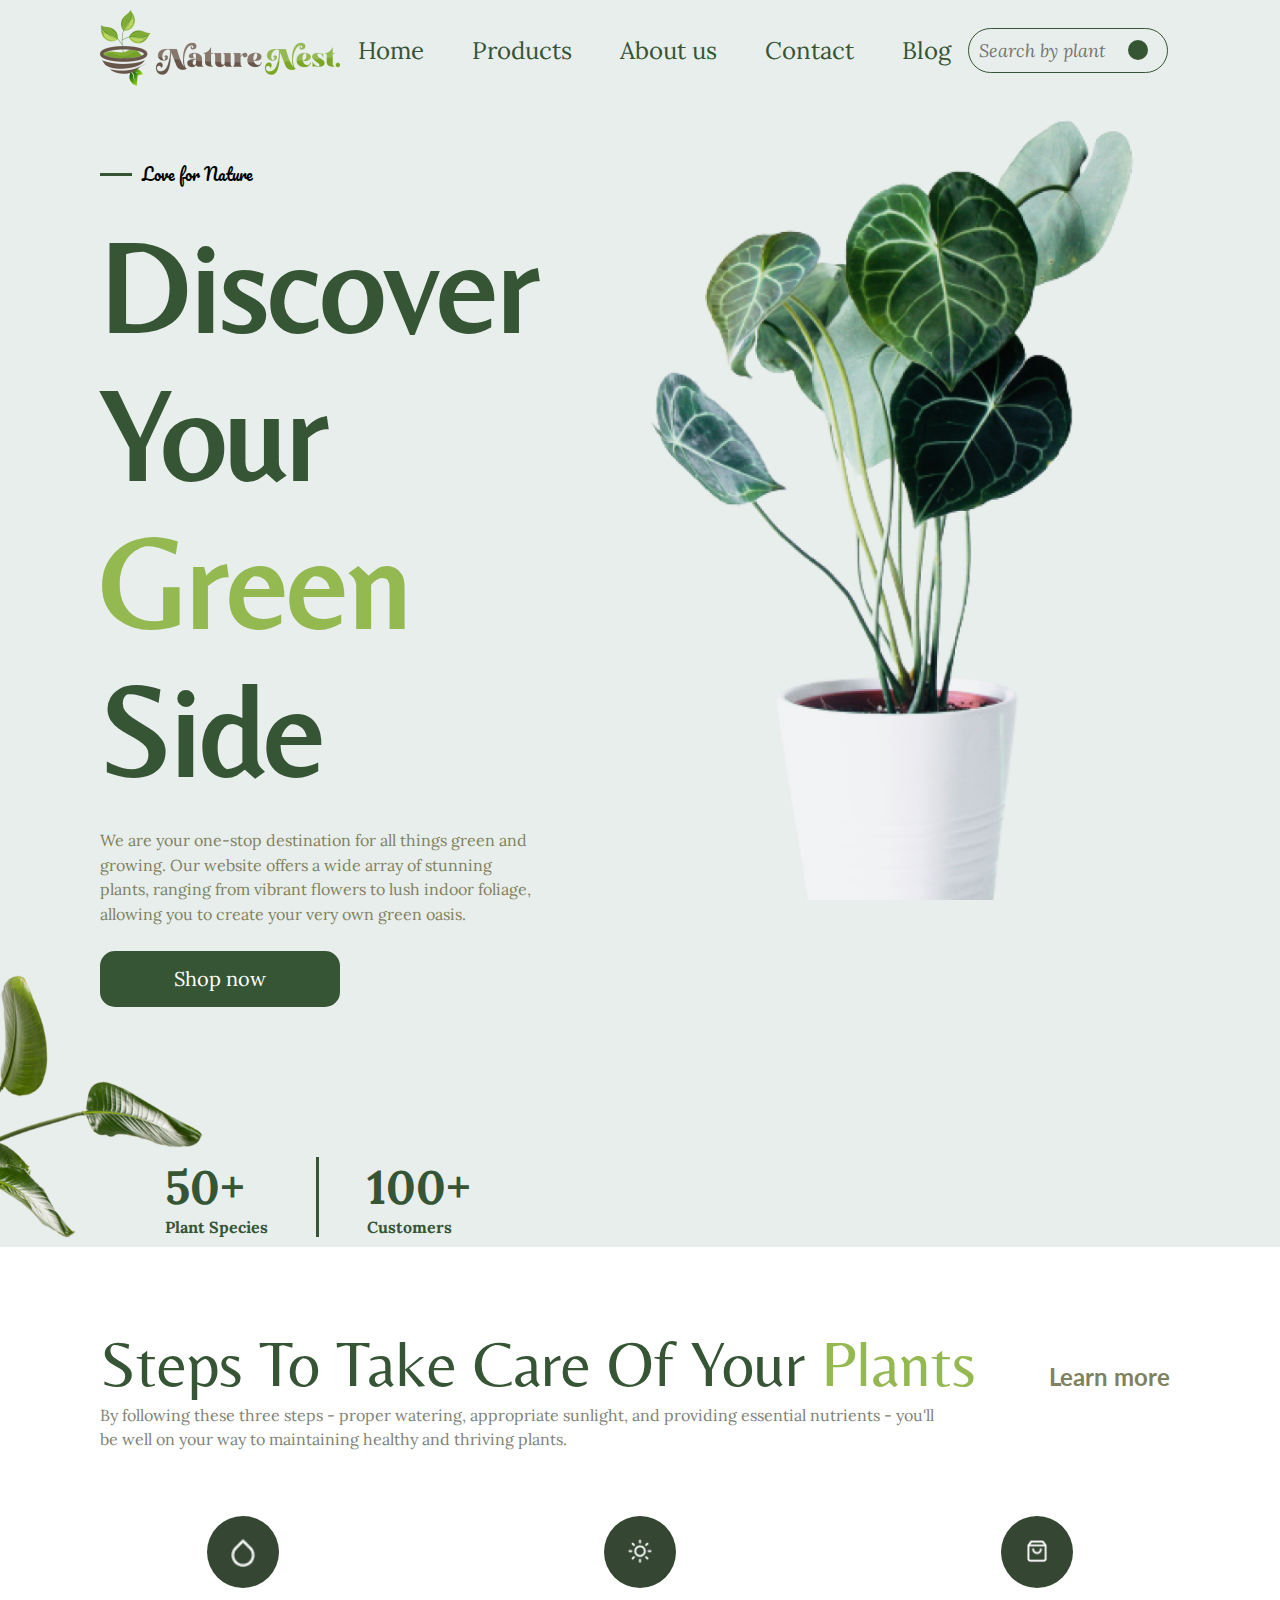
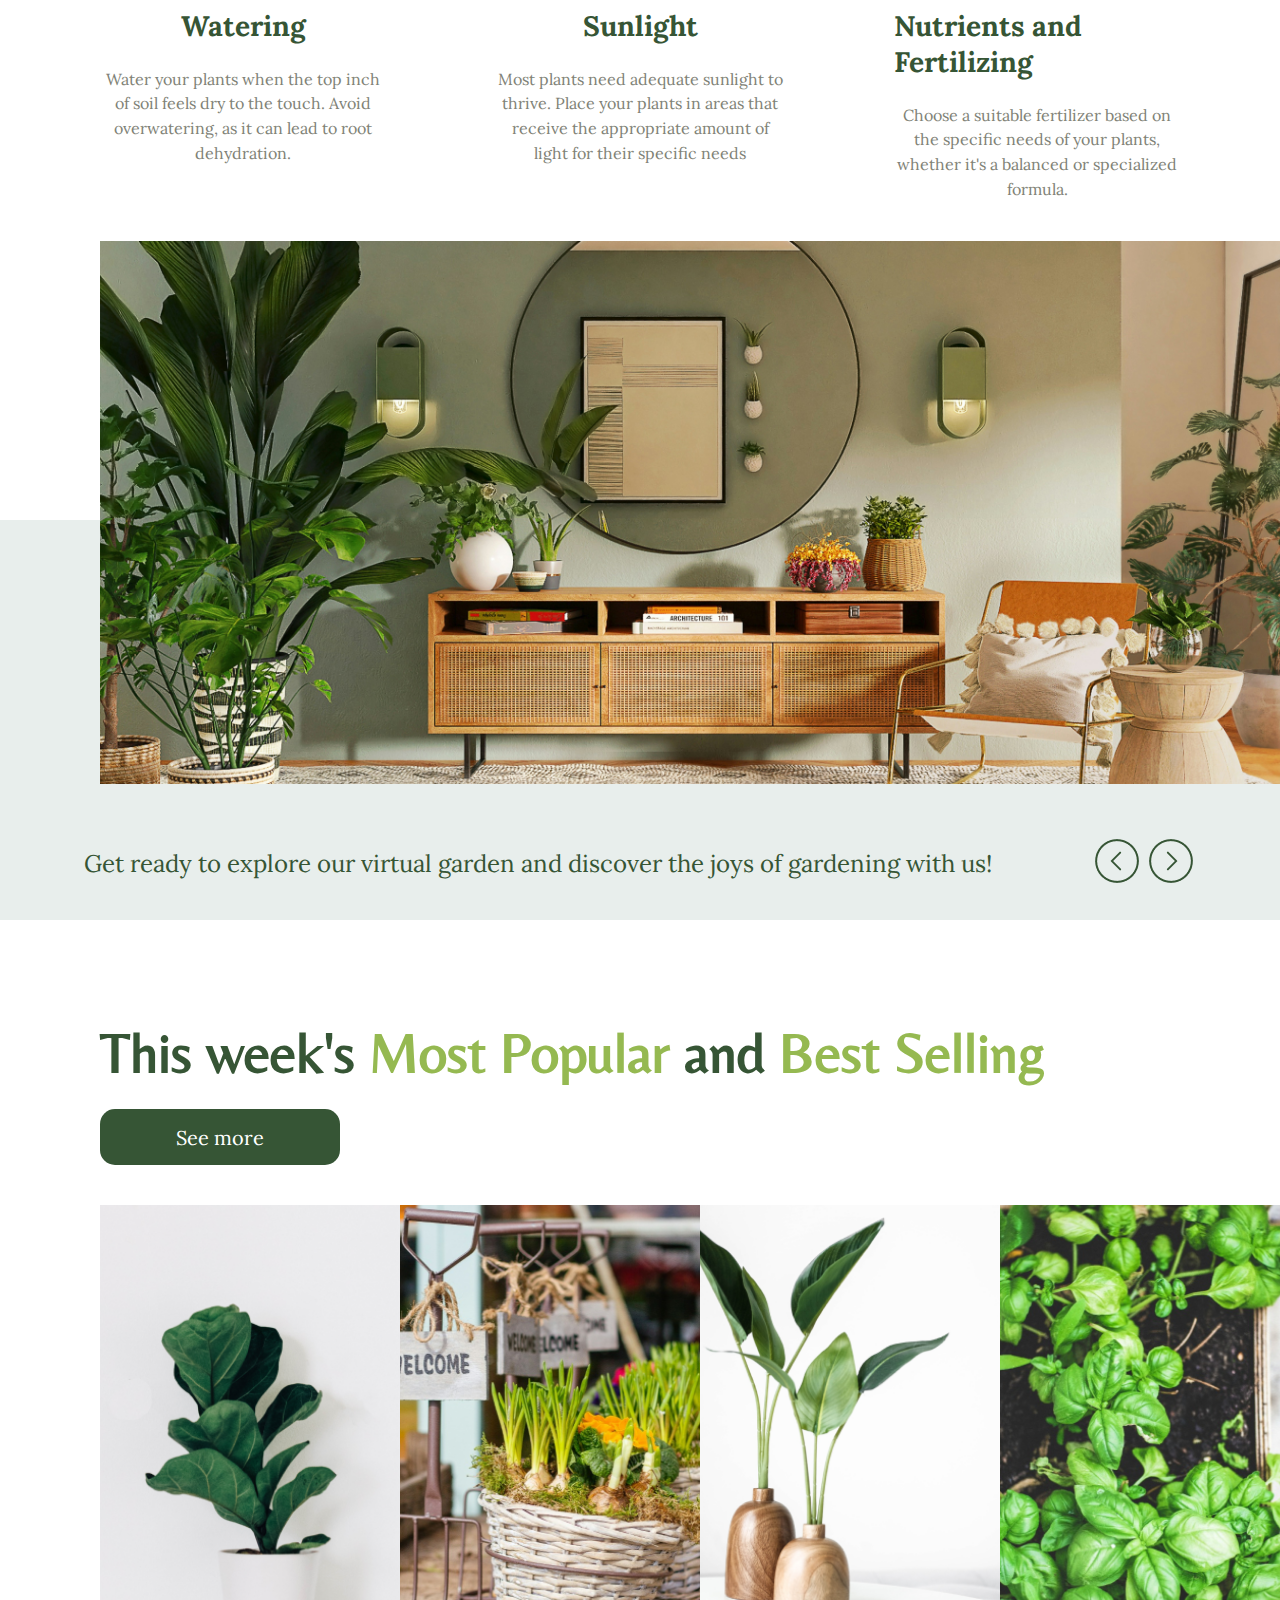
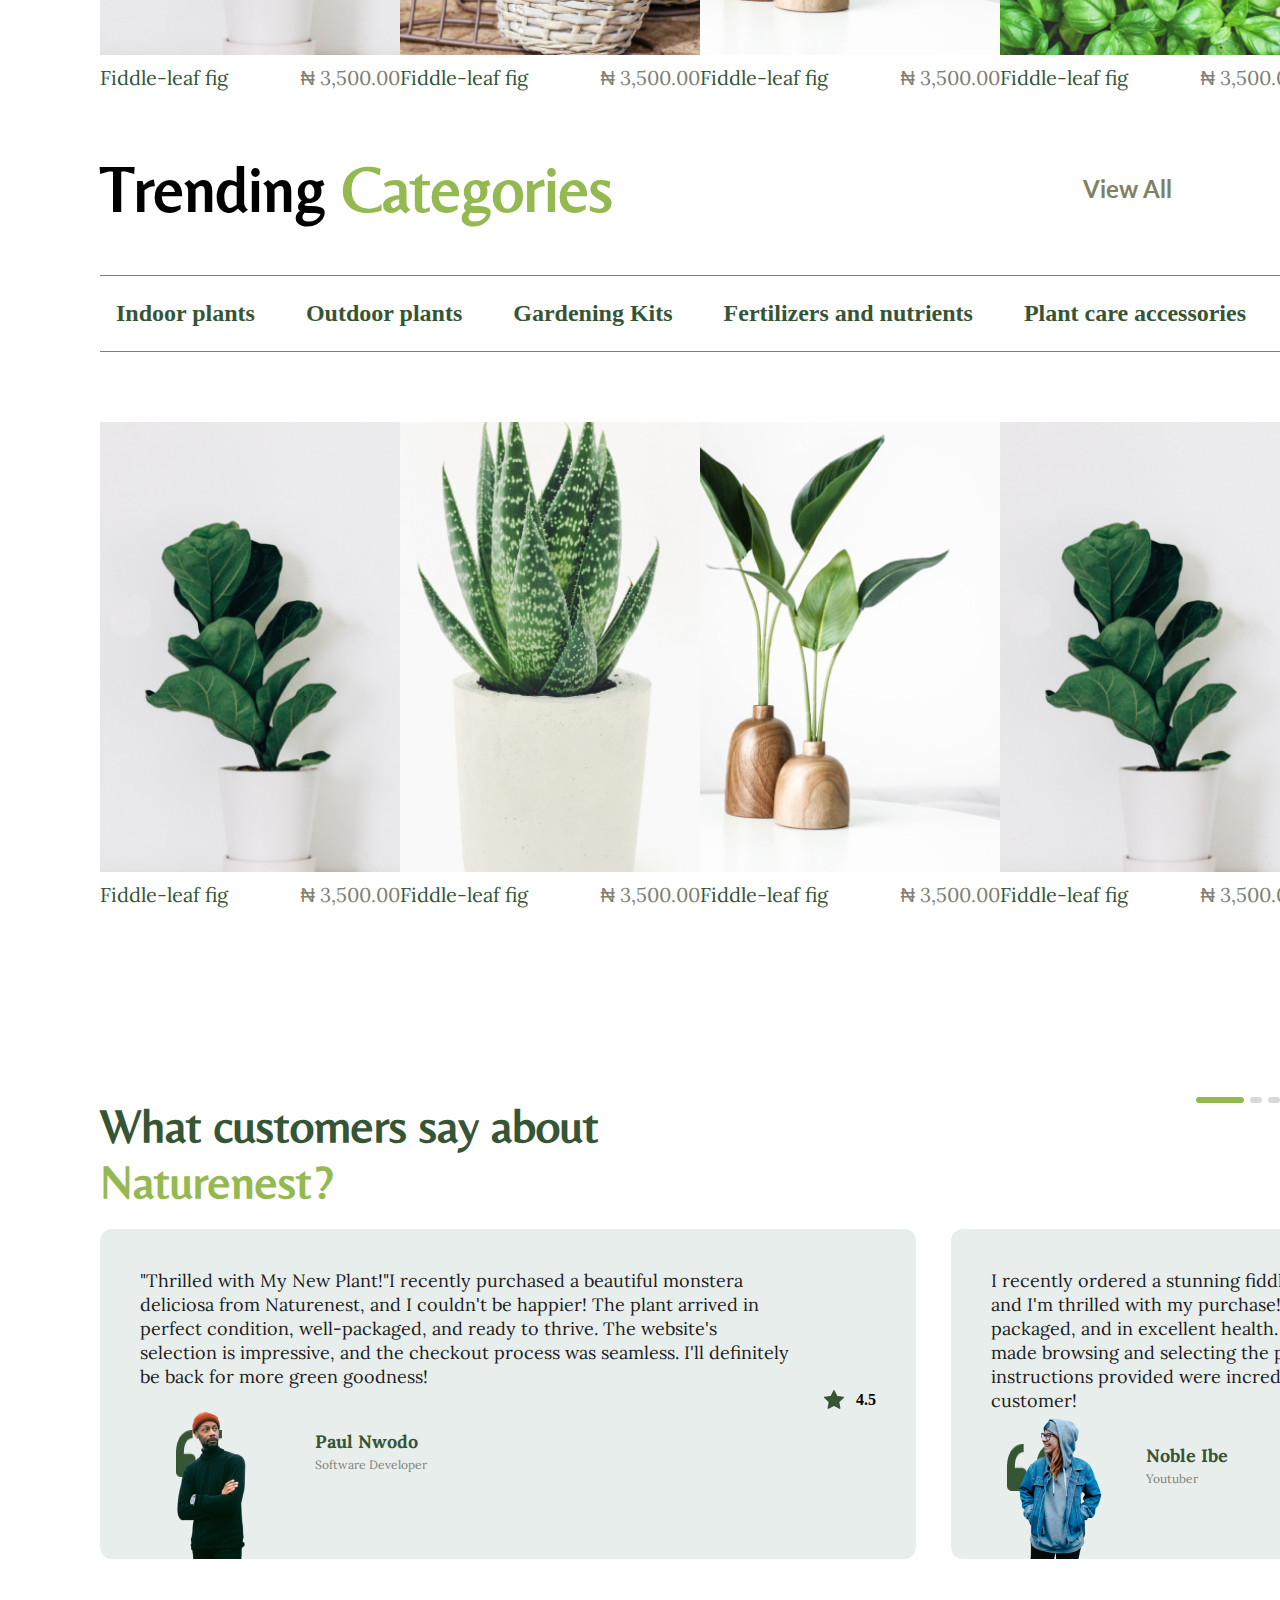
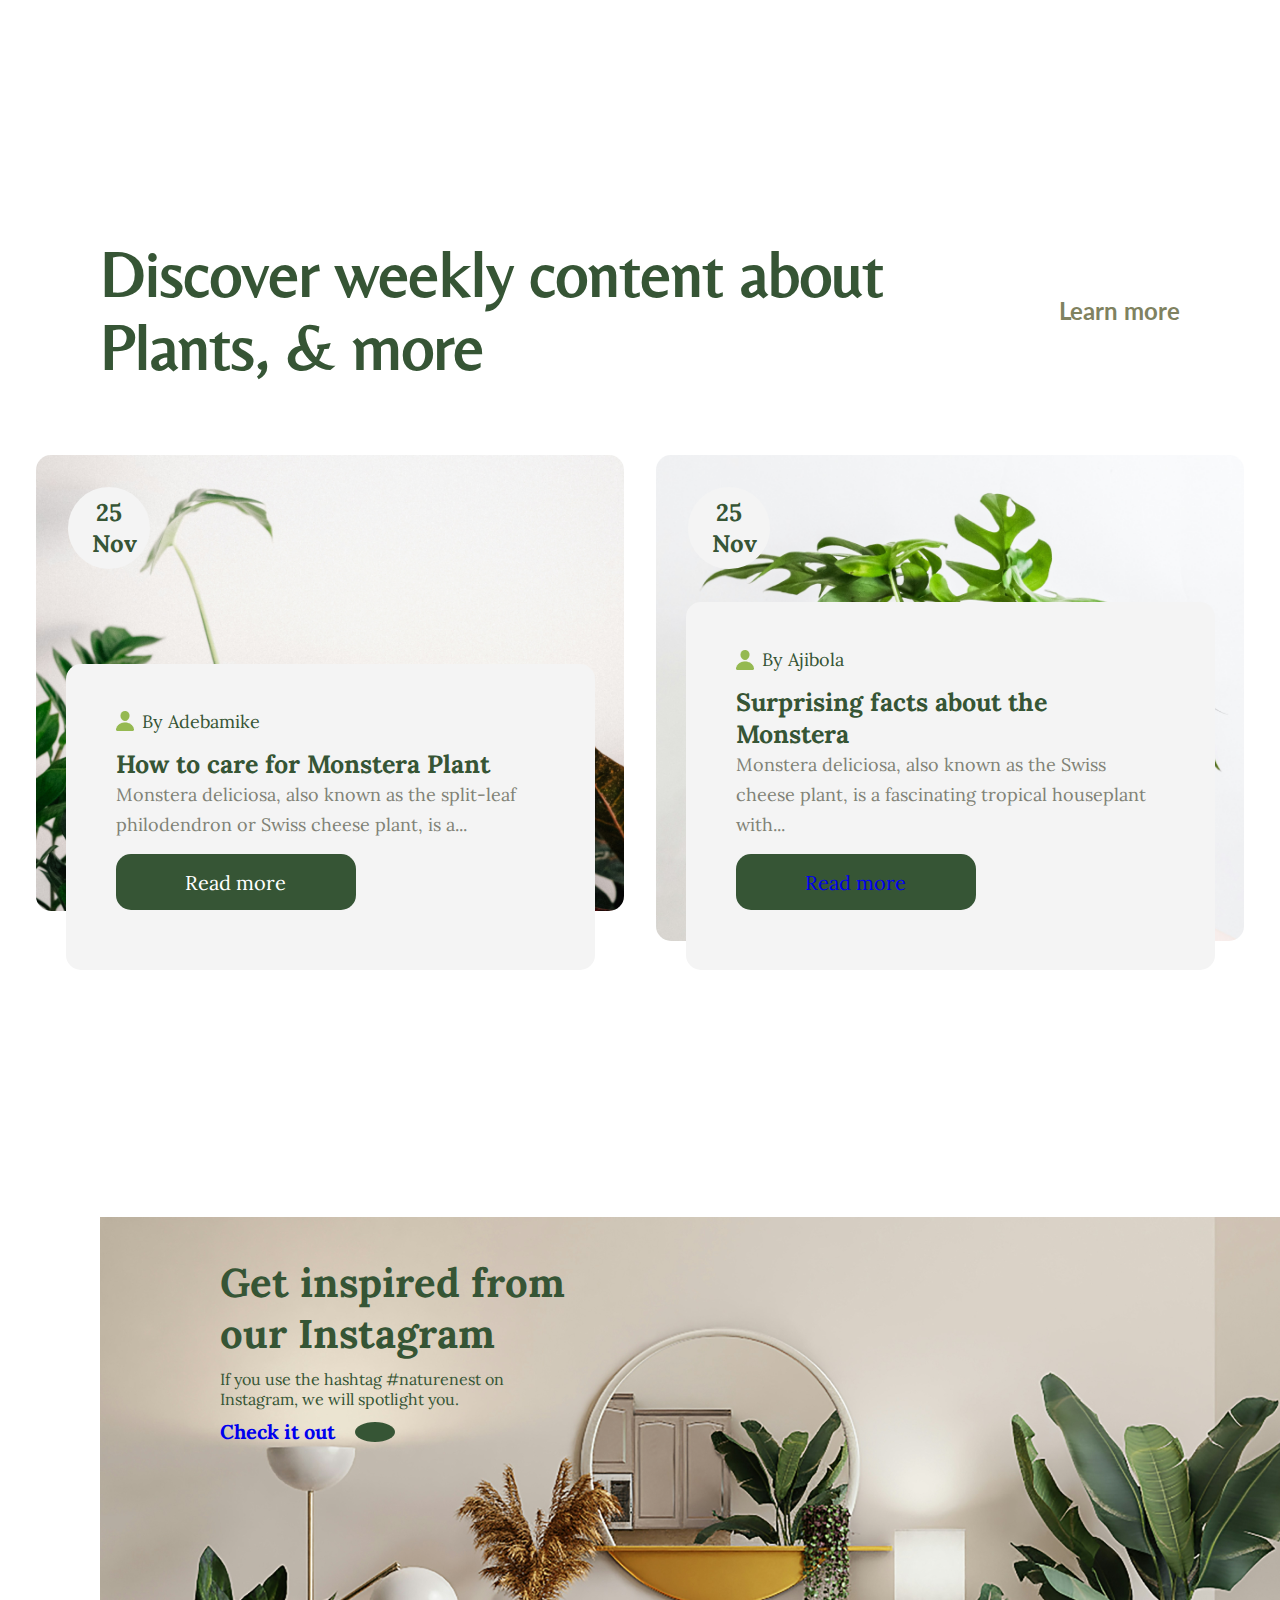
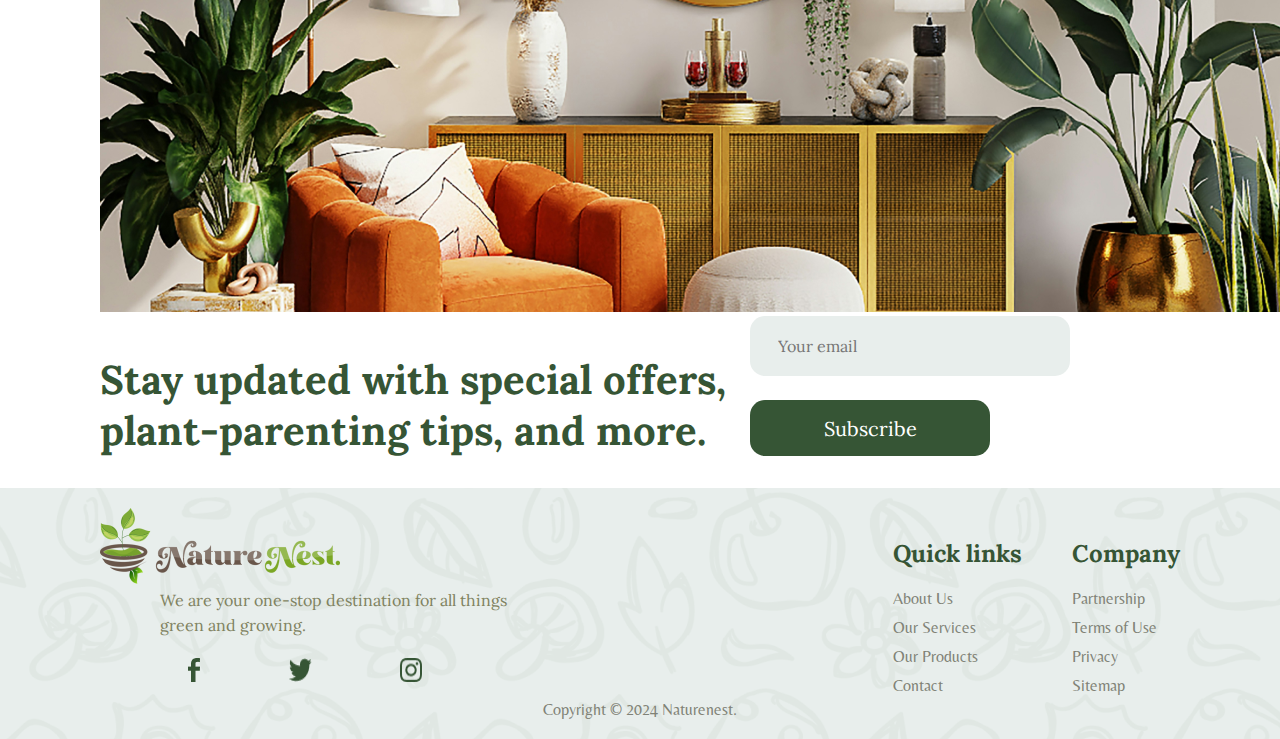
==== commit a97429d2: "Add files via upload" ====
--- a/index.html
+++ b/index.html
@@ -26,9 +26,9 @@
     </div>
     <div class="navbar">
       <ul>
-        <li><a href="#home">Home</a></li>
-        <li><a href="#products">Products</a></li>
-        <li><a href="#about">About us</a></li>
+        <li><a href="index.html">Home</a></li>
+        <li><a href="product2.html">Products</a></li>
+        <li><a href="about.html">About us</a></li>
         <li><a href="/contact.html">Contact</a></li>
         <li><a href="#blog">Blog</a></li>
       </ul>
@@ -323,8 +323,8 @@
   <section class="blog" id="">
     <div class="blog-heading">
       <h3>Discover weekly content about Plants, & more</h3>
-      <p>Learn more <i class="fa-solid fa-arrow-right"></i> </p>
-    </div>
+      <a href="signup.html"><p>Learn more <i class="fa-solid fa-arrow-right"></i> </p>
+      </div></a>
     <div class="blog-section">
       <div class="blog-items">
         <div class="blog-item">
@@ -364,7 +364,7 @@
             </p>
 
           </div> 
-          <button>Read more</button>
+          <button><a href="signup.html">Read more</a></button>
         </div>
         <div class="date">
           <p>25 Nov</p>
@@ -382,7 +382,7 @@
           our Instagram</h3>
         <p>If you use the hashtag #naturenest on Instagram,
           we will spotlight you.</p>
-        <h4>Check it out <i class="fa-solid fa-arrow-right"></i> </h4>
+        <a href="signup.html"><h4>Check it out <i class="fa-solid fa-arrow-right"></i> </h4></a>
       </div>
     </div>
 
--- a/style.css
+++ b/style.css
@@ -32,6 +32,7 @@
 span {
   color: var(--primary-green);
 }
+
 header {
   display: flex;
   justify-content: space-between;
@@ -734,6 +735,9 @@
   align-items: end;
   justify-content: space-evenly;
 }
+
+
+
 /* FOOTER SECTION  */
 
 footer {
--- a/responsive.css
+++ b/responsive.css
@@ -13,6 +13,7 @@
     padding: 4rem 10px 1rem;
     width: 100%;
   }
+
   .header {
     padding: 10px 10px;
   }
@@ -433,6 +434,11 @@
     border-radius: 10.16px;
   }
 
+
+
+
+
+  
   .footer-items {
     display: flex;
     flex-direction: column-reverse;
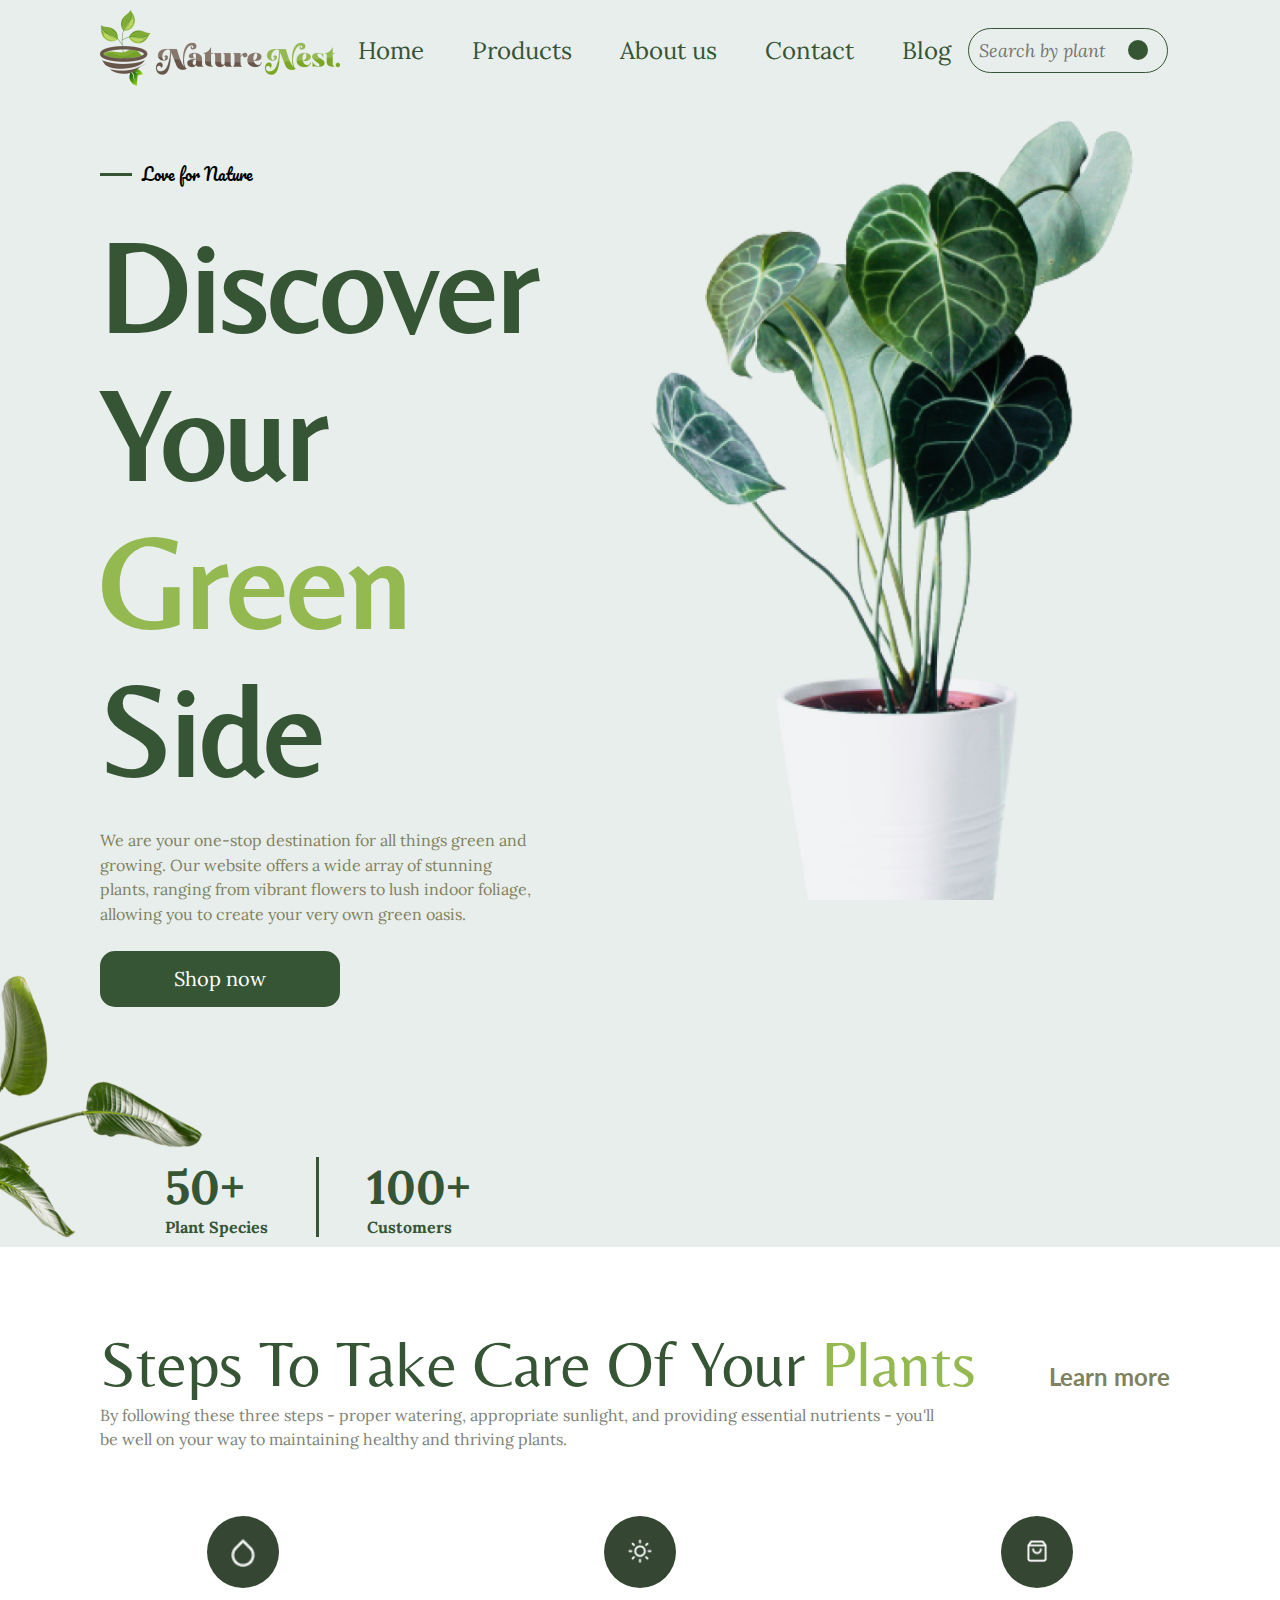
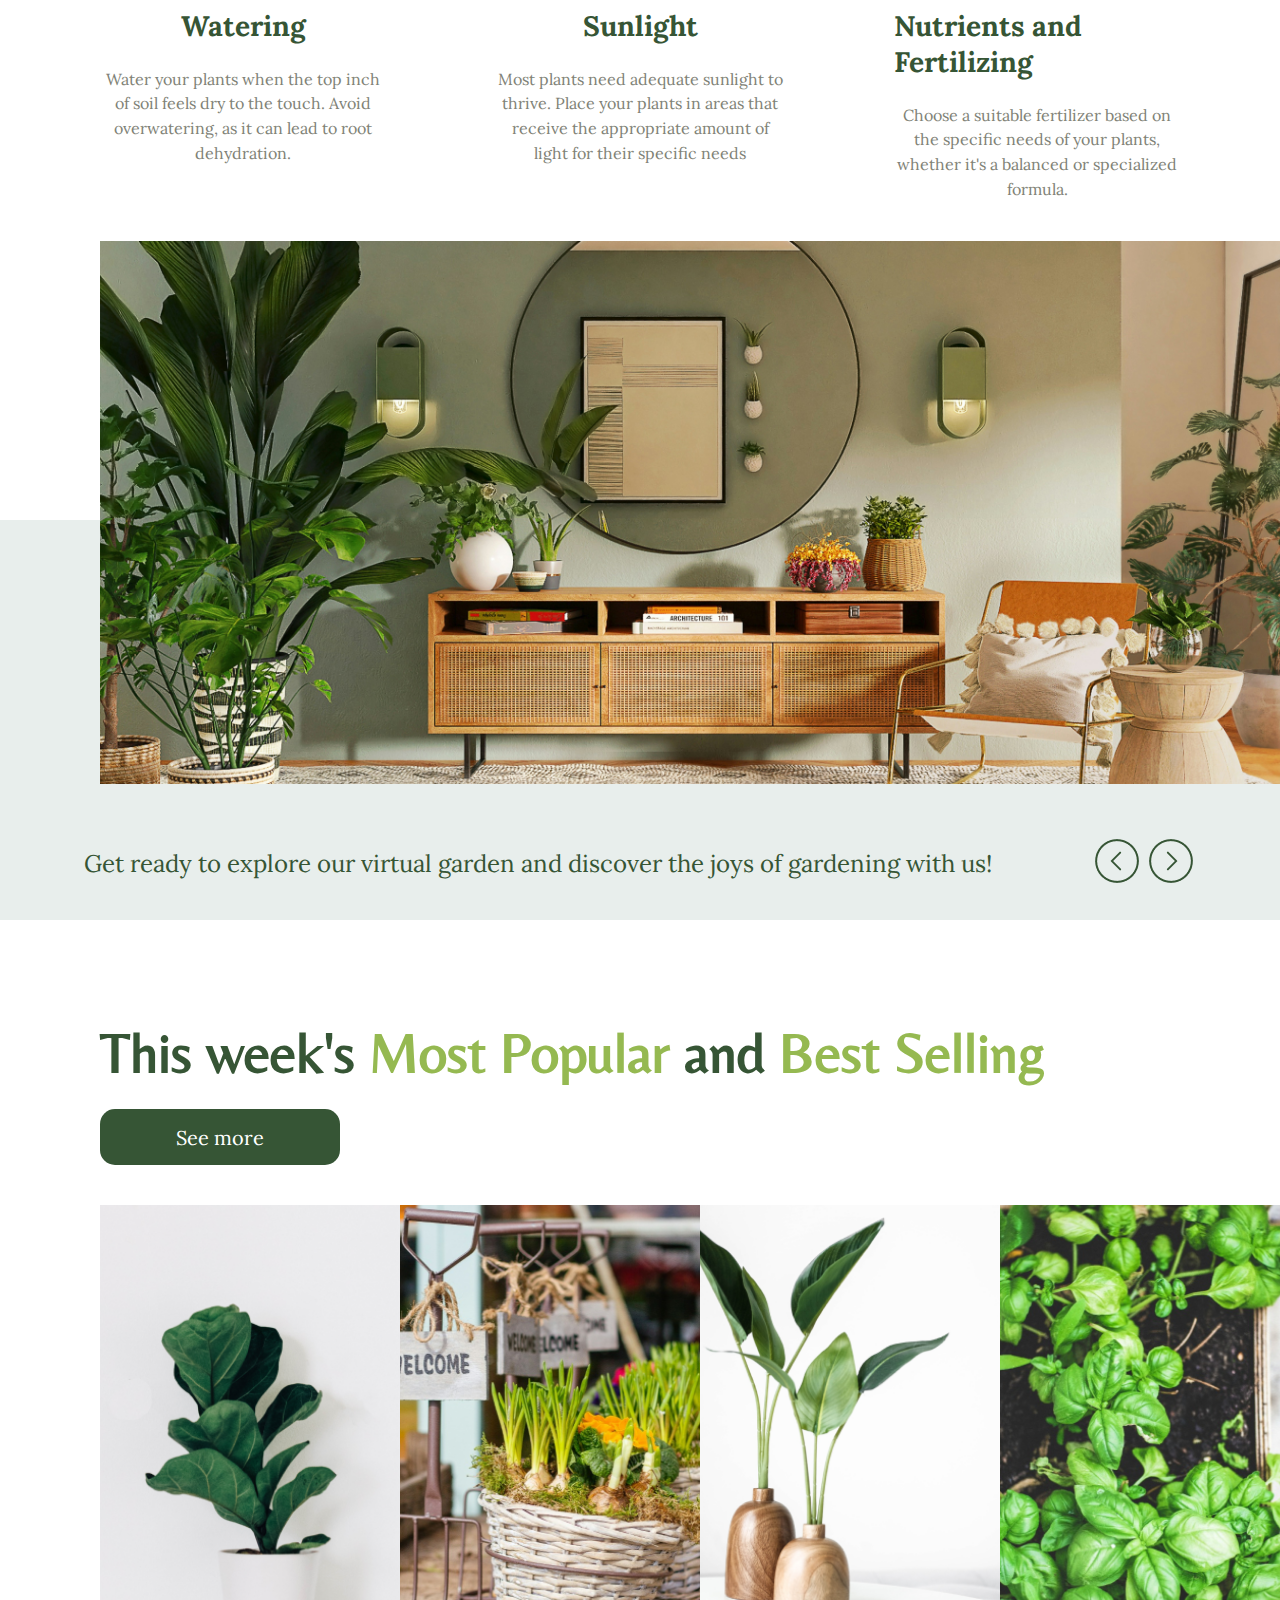
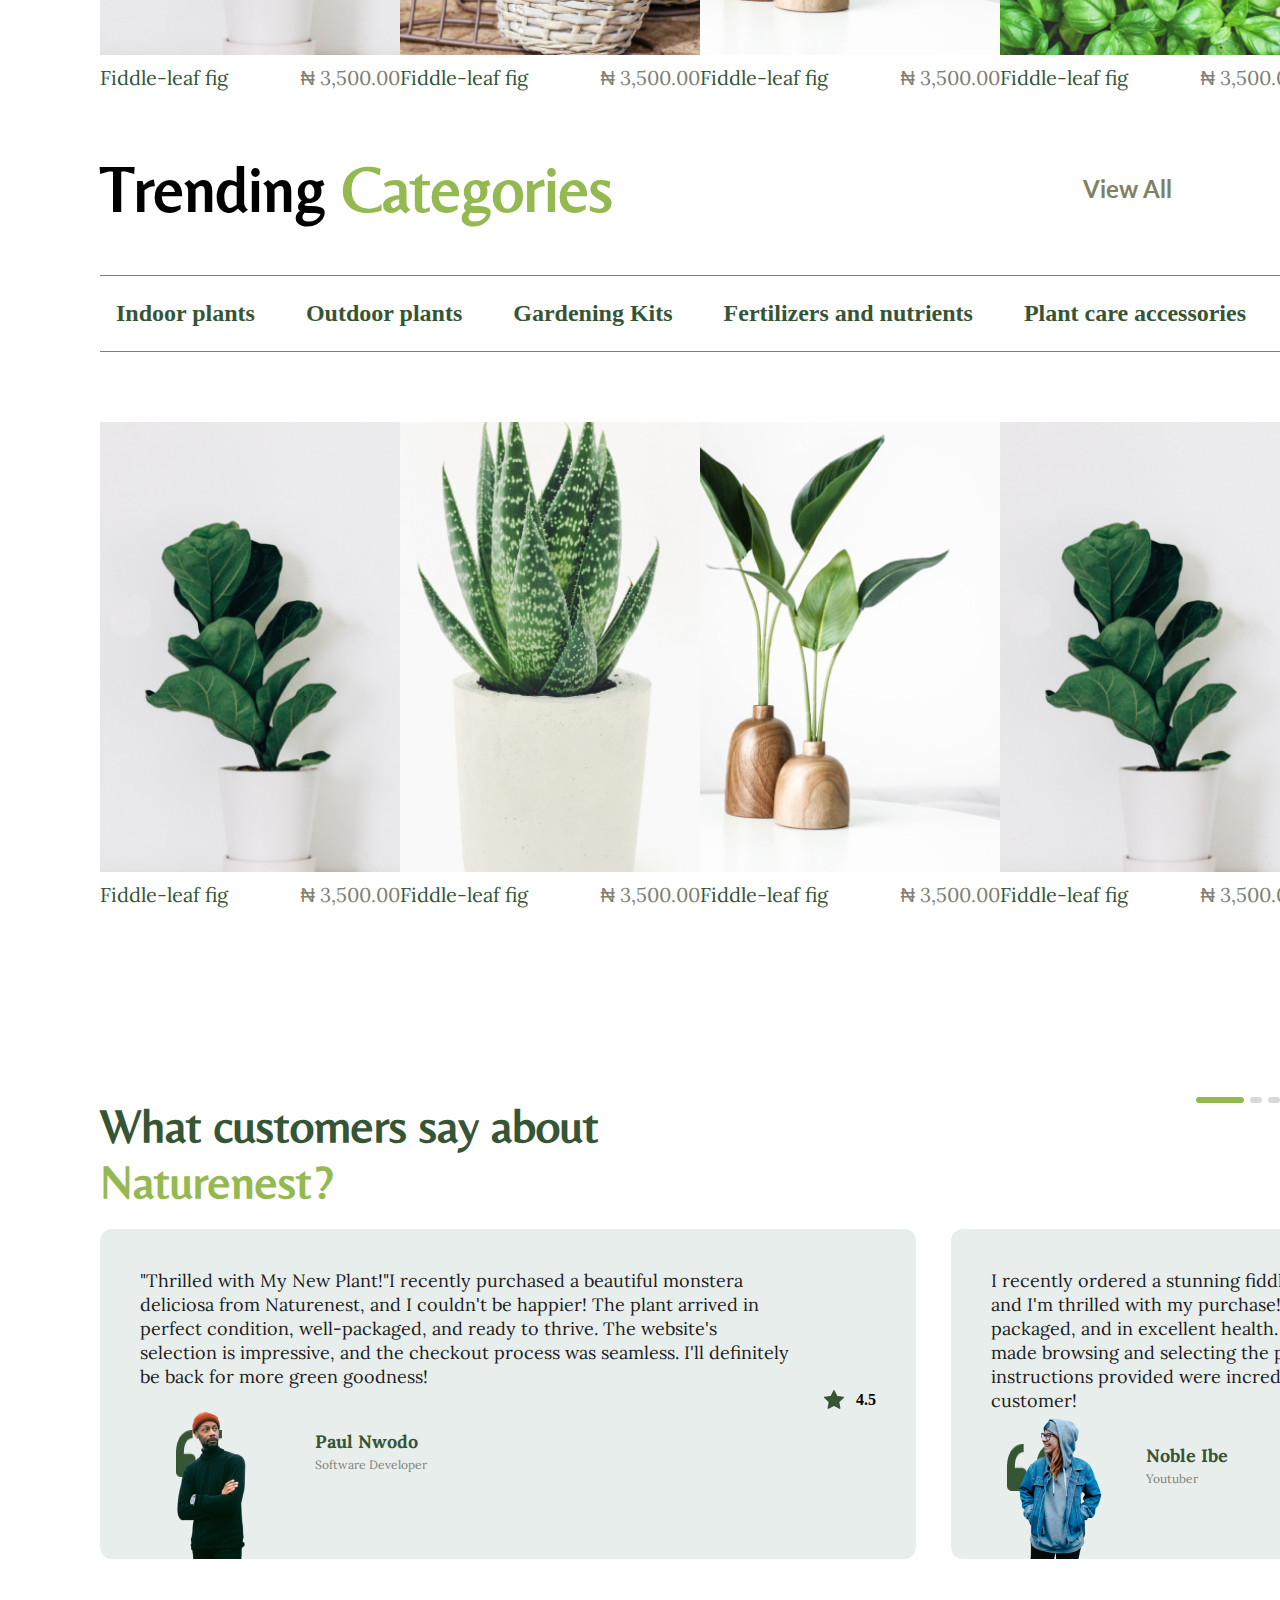
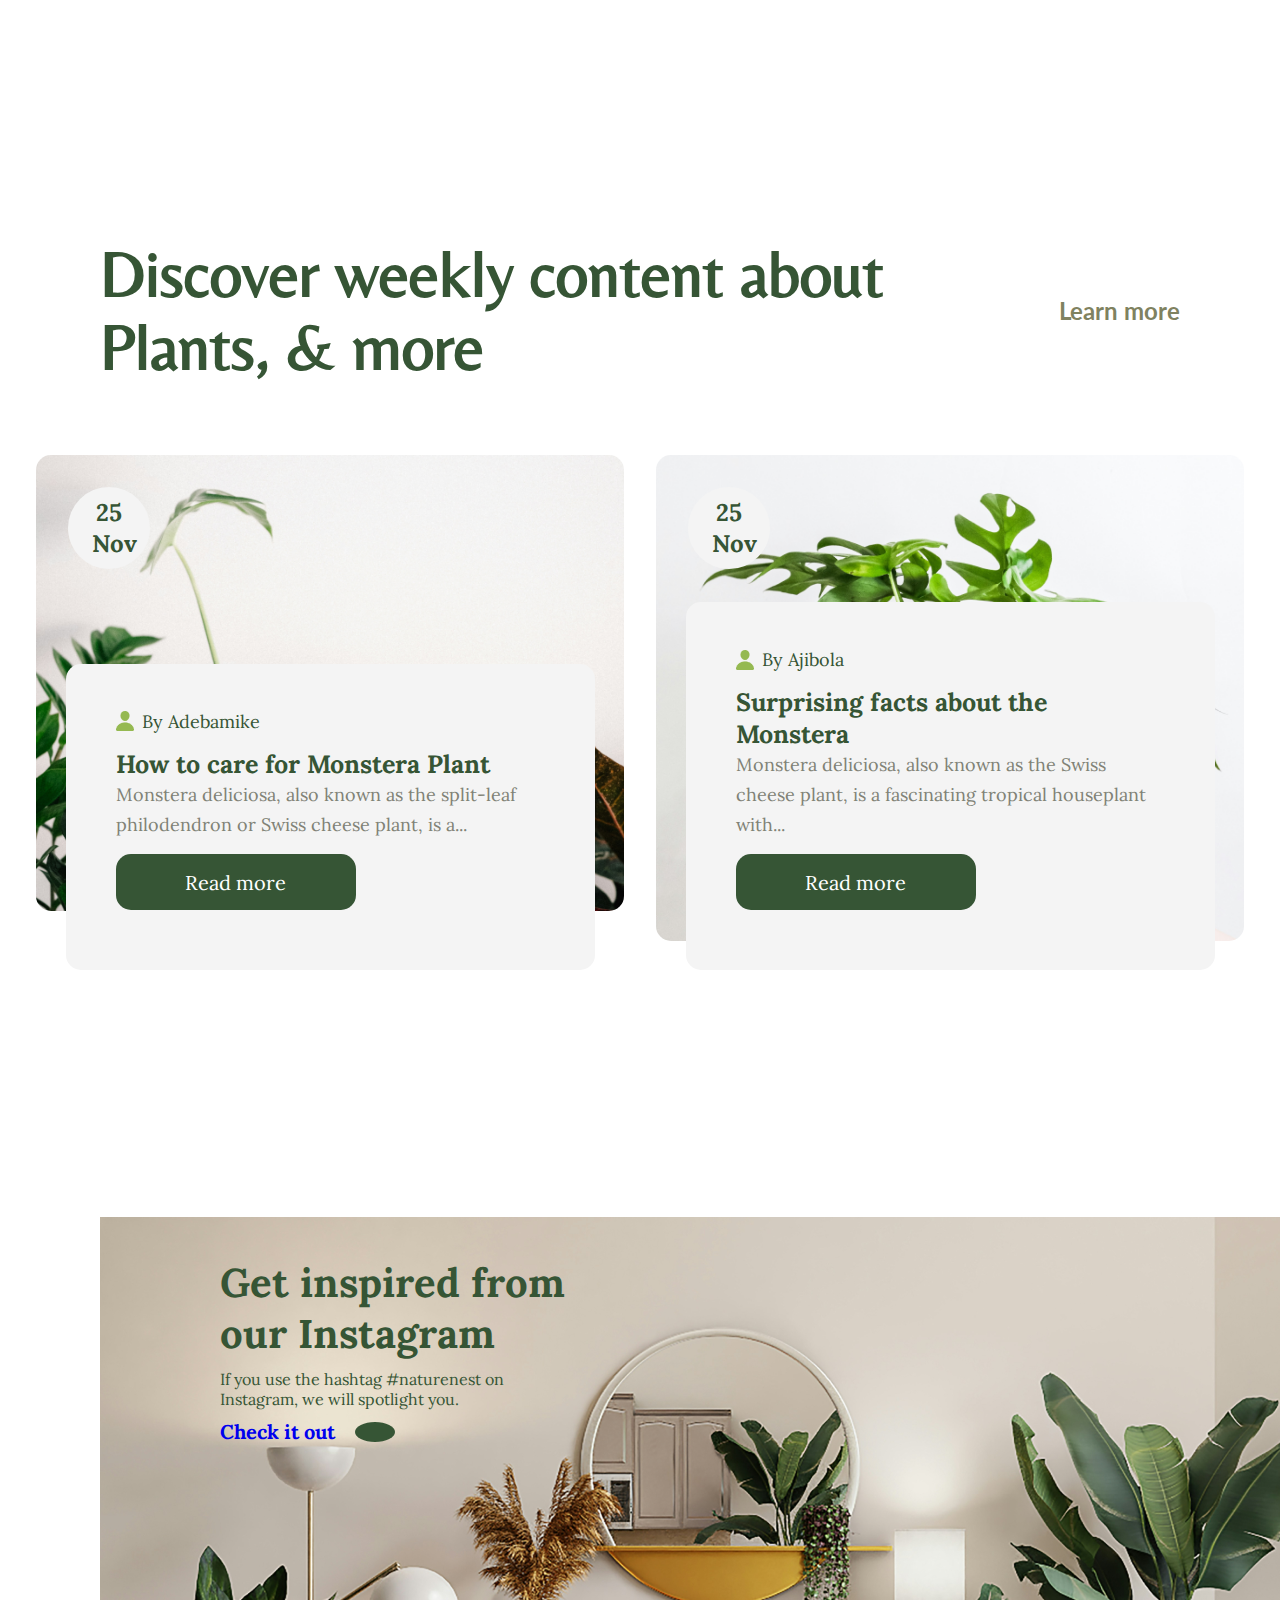
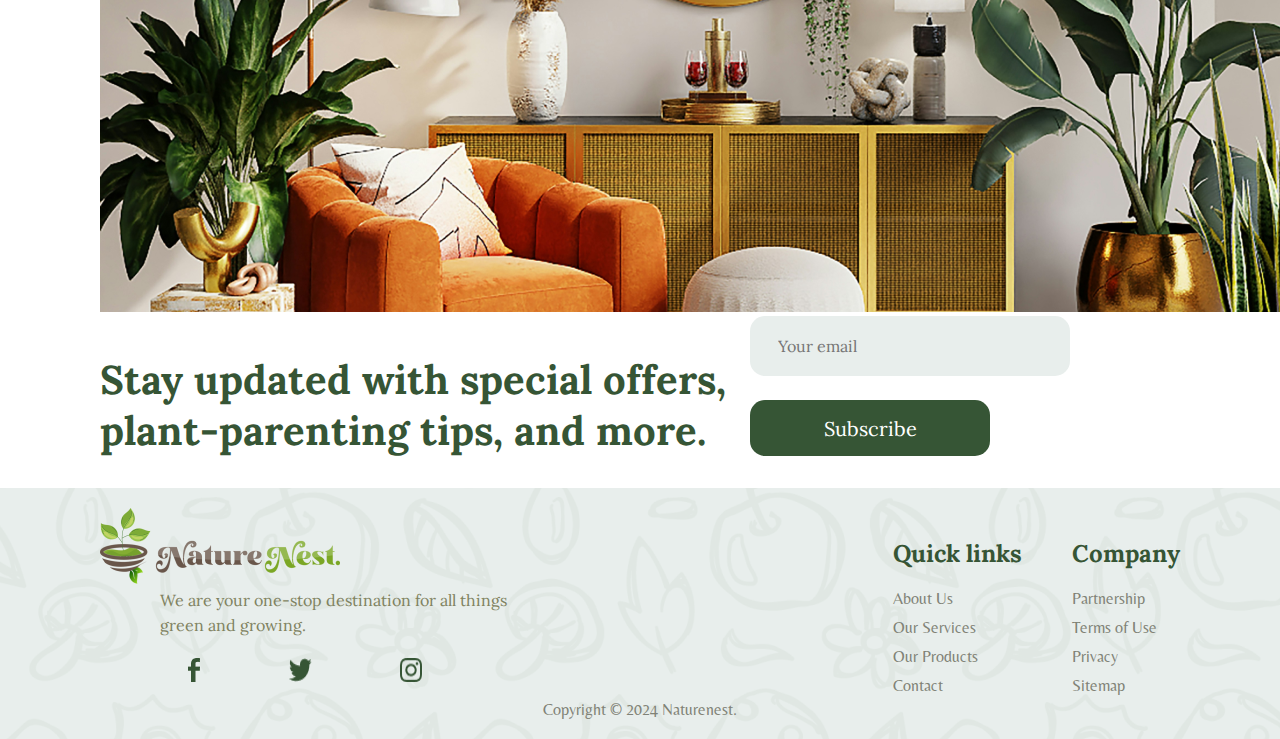
==== commit cf8f097e: "changed the read more text color and activated the first readmore button." ====
--- a/index.html
+++ b/index.html
@@ -340,7 +340,7 @@
             <p> Monstera deliciosa, also known as the split-leaf philodendron or Swiss cheese plant, is a... </p>
 
           </div>
-          <button>Read more</button>
+          <button><a id="change-tect-color" href="signup.html">Read more</a></button>
         </div>
         <div class="date">
           <p>25 Nov</p>
@@ -364,7 +364,8 @@
             </p>
 
           </div> 
-          <button><a href="signup.html">Read more</a></button>
+          <button><a id="change-tect-color" href="signup.html">Read more</a></button>
+
         </div>
         <div class="date">
           <p>25 Nov</p>
--- a/style.css
+++ b/style.css
@@ -509,6 +509,10 @@
   /* background-color: #1e1e1e; */
 }
 
+#change-tect-color {
+  color: #fff;
+}
+
 .testimonial-content p {
   color: #1e1e1e;
   font-family: "Lora", sans-serif;
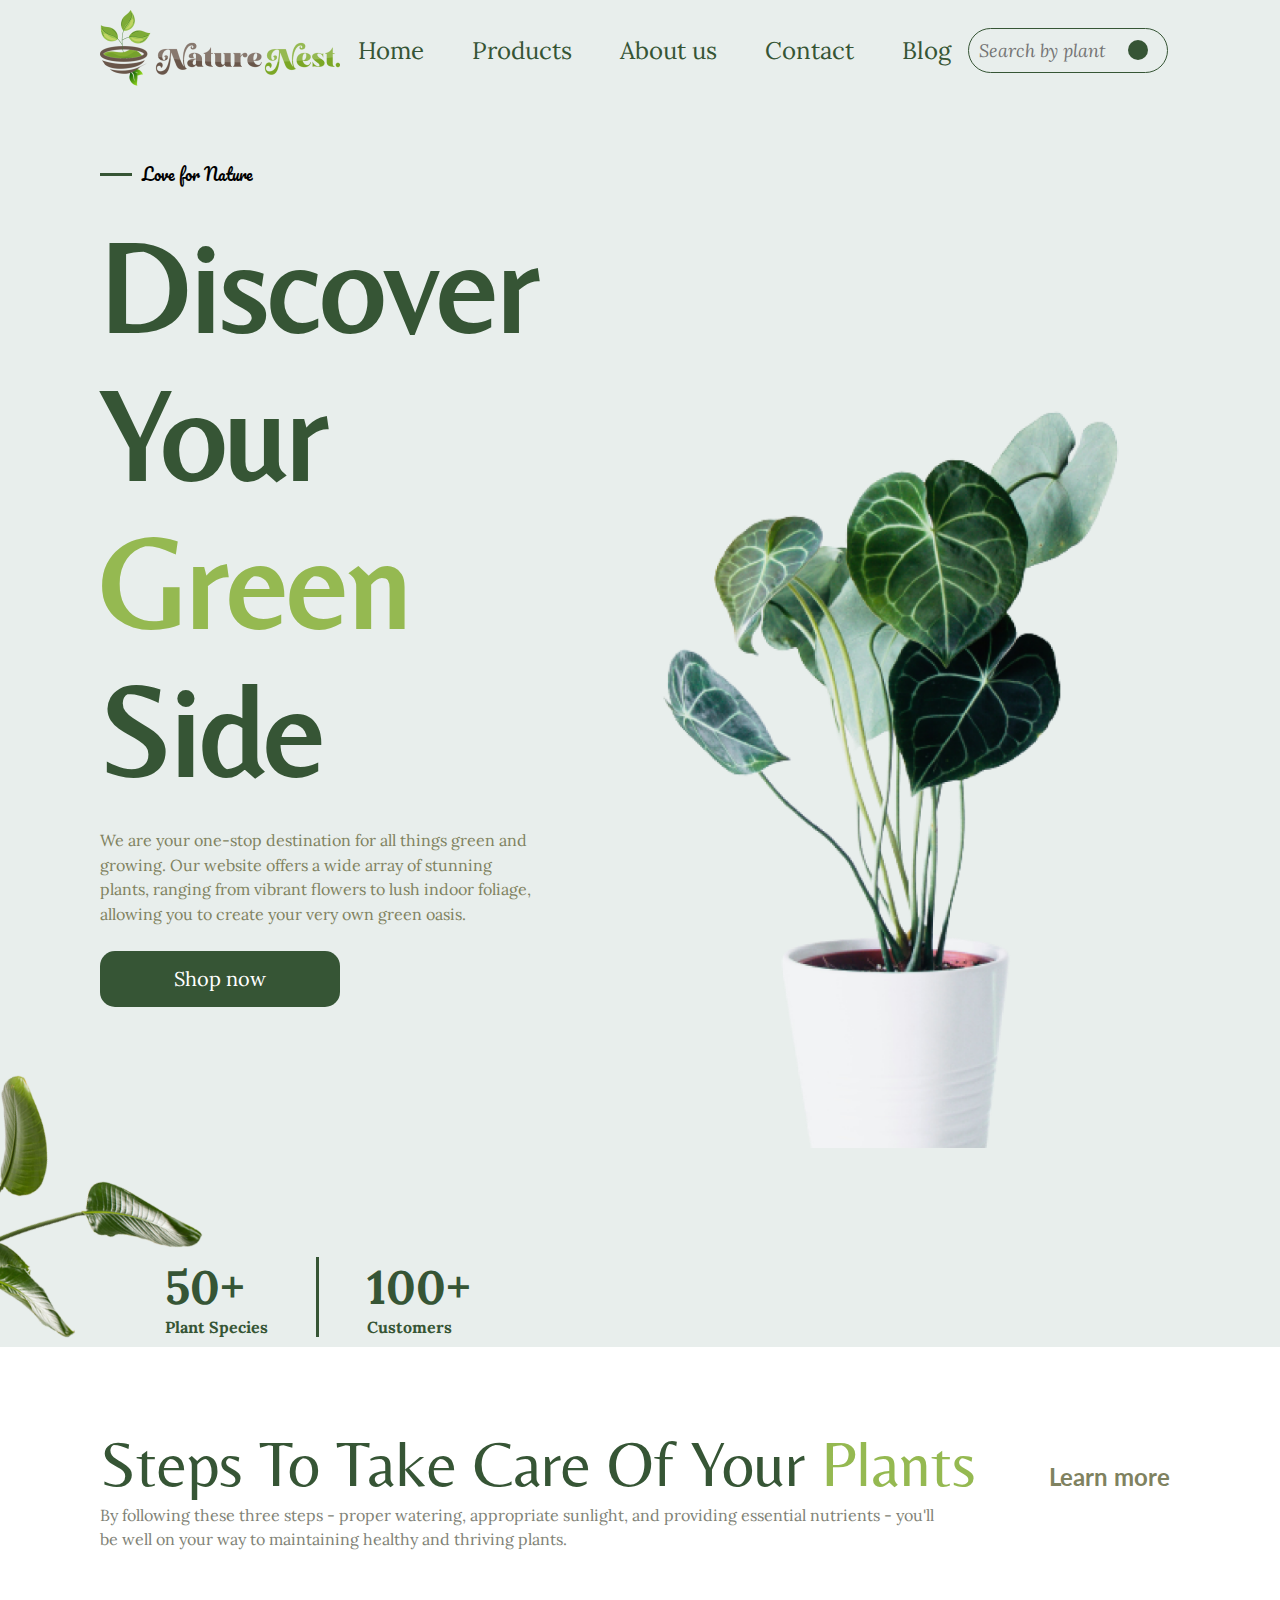
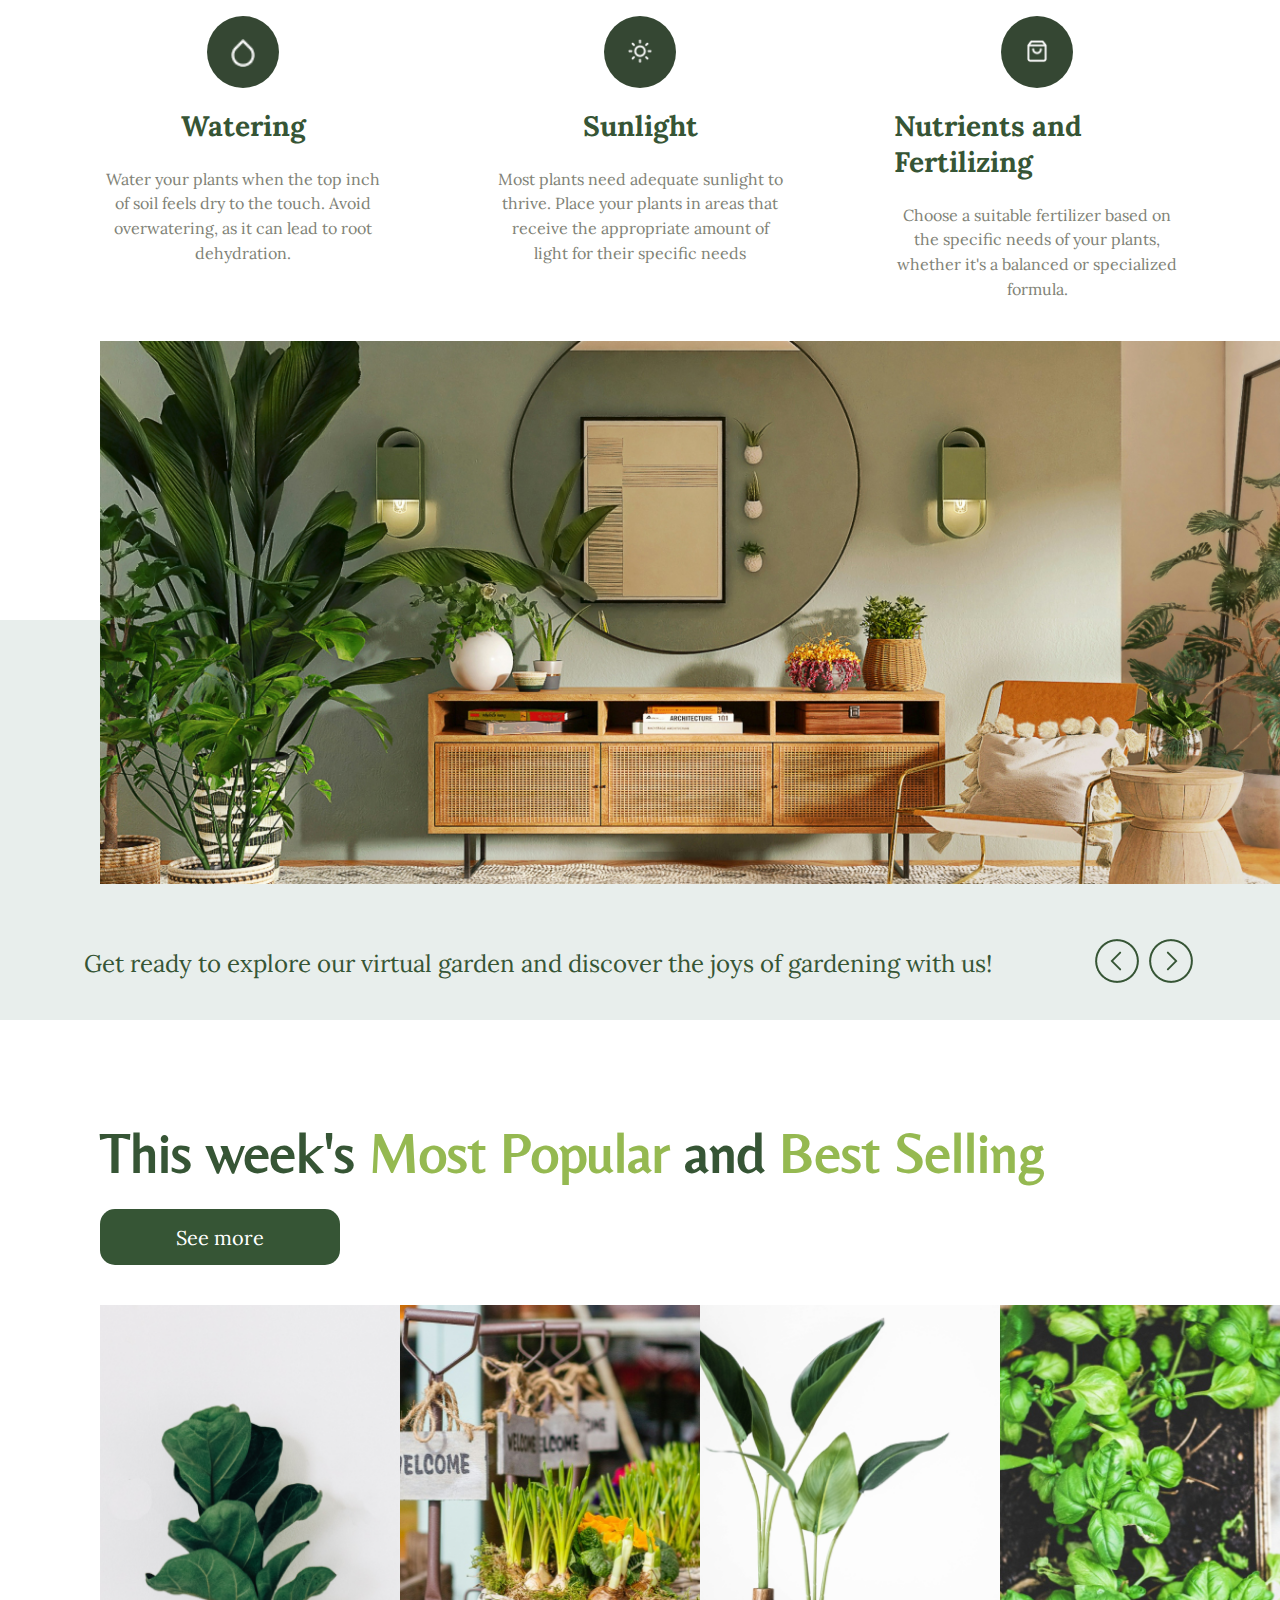
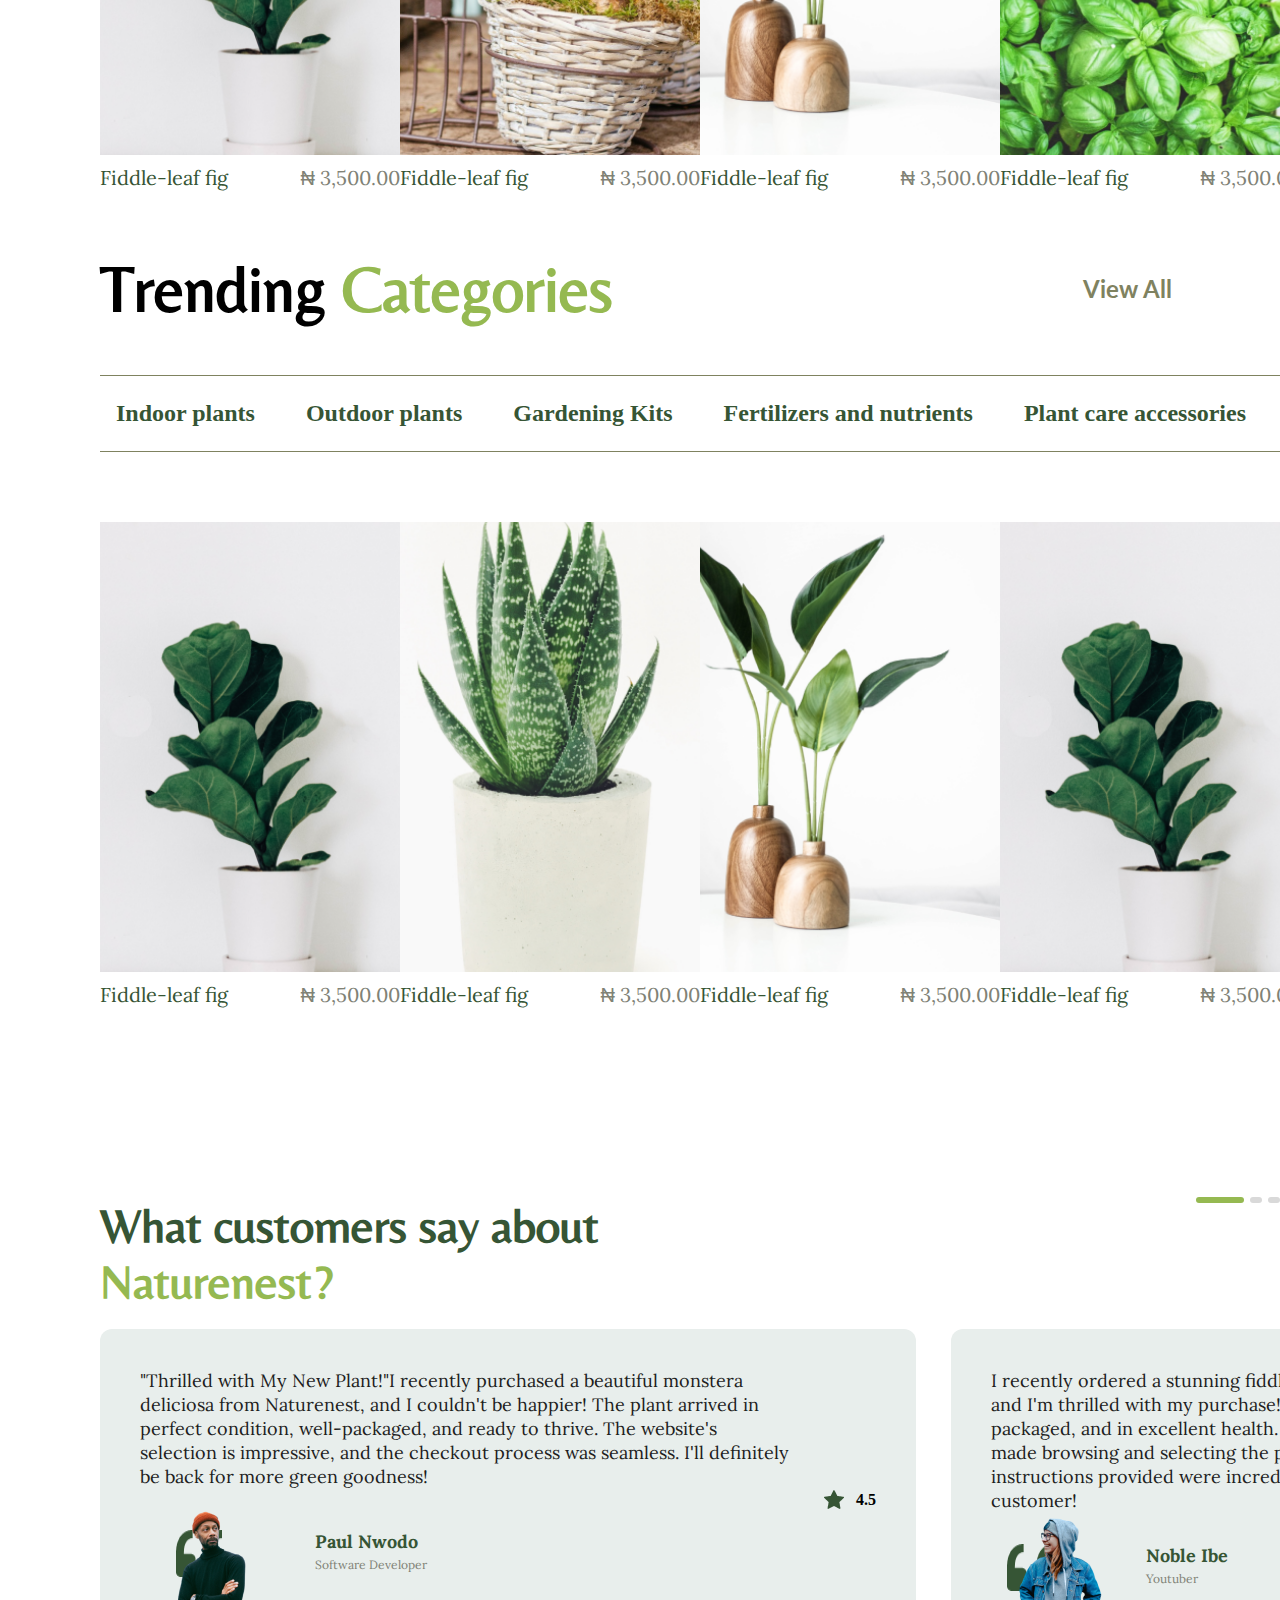
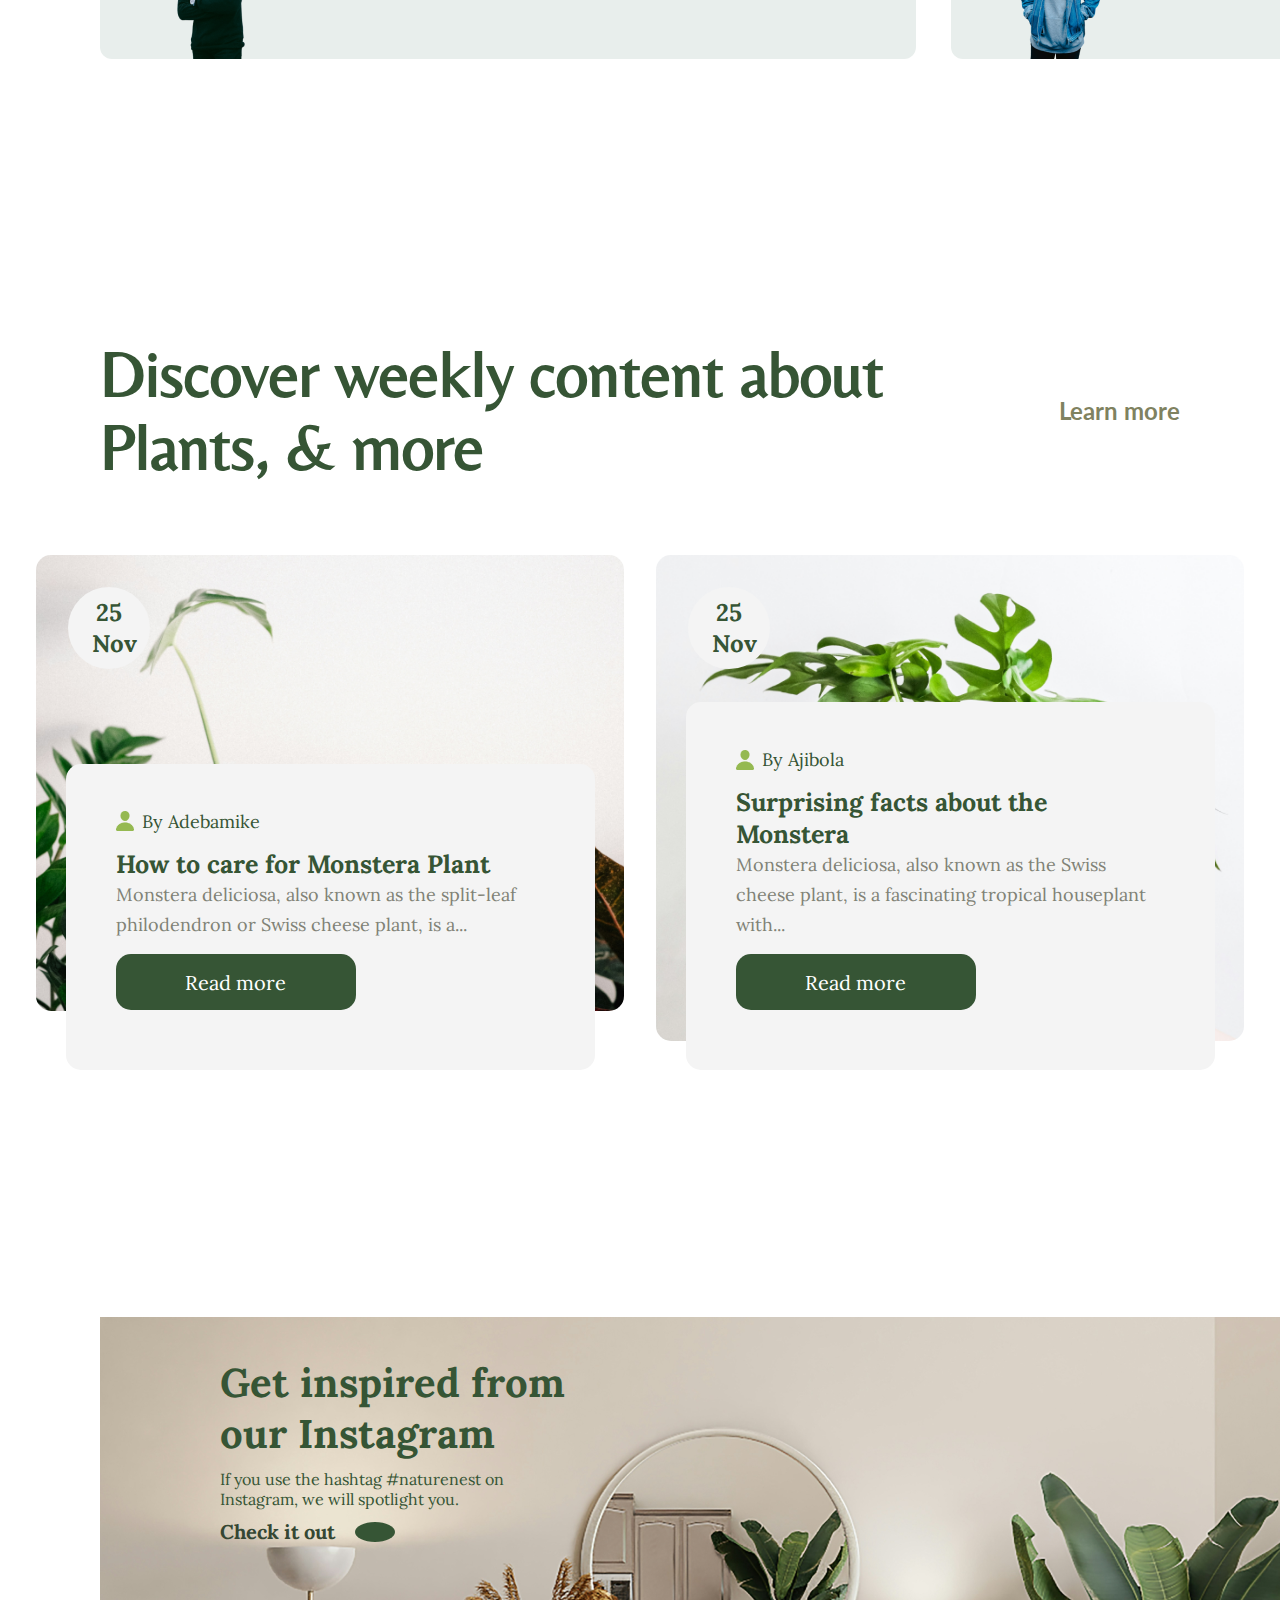
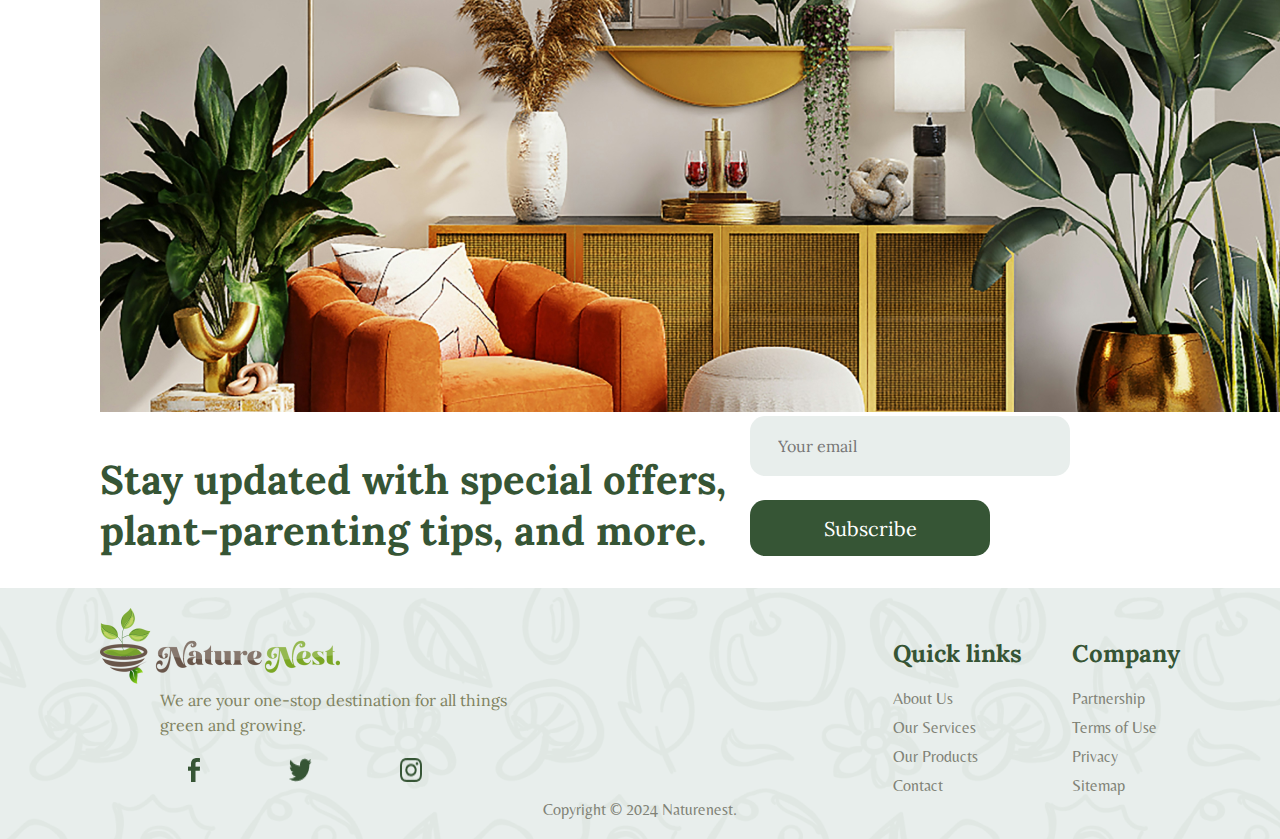
==== commit 6398b883: "a bunch of fixes" ====
--- a/index.html
+++ b/index.html
@@ -29,8 +29,8 @@
         <li><a href="index.html">Home</a></li>
         <li><a href="product2.html">Products</a></li>
         <li><a href="about.html">About us</a></li>
-        <li><a href="/contact.html">Contact</a></li>
-        <li><a href="#blog">Blog</a></li>
+        <li><a href="contact.html">Contact</a></li>
+        <li><a href="blog.html">Blog</a></li>
       </ul>
        
     </div>
@@ -90,6 +90,7 @@
       </div>
     </div>
     <div class="hero-img">
+      <div style="margin-bottom: 50px;"></div>
       <img src="./images/hero-img.png" alt="" />
     </div>
   </section>
@@ -181,7 +182,7 @@
       <button>See more</button>
     </div>
     <div class="weeks-bests">
-      <div class="best-card">
+      <div class="best-card grow">
         <img src="./images/image (3).png" alt=""  />
         <div class="best-card-tag">
           <div class="plant">Fiddle-leaf fig</div>
@@ -189,7 +190,7 @@
         </div>
       </div>
 
-      <div class="best-card">
+      <div class="best-card grow">
         <img src="./images/image (5).png" alt="" />
         <div class="best-card-tag">
           <div class="plant">Fiddle-leaf fig</div>
@@ -197,7 +198,7 @@
         </div>
       </div>
 
-      <div class="best-card">
+      <div class="best-card grow">
         <img src="./images/image (2).png" alt="" />
         <div class="best-card-tag">
           <div class="plant">Fiddle-leaf fig</div>
@@ -205,7 +206,7 @@
         </div>
       </div>
 
-      <div class="best-card">
+      <div class="best-card grow">
         <img src="./images/image (6).png" alt="" />
         <div class="best-card-tag">
           <div class="plant">Fiddle-leaf fig</div>
@@ -232,7 +233,7 @@
    </div>
 <div class="plant-categories-content">
     <div class="weeks-bests">
-      <div class="best-card">
+      <div class="best-card grow">
         <img src="./images/image (3).png" alt="" />
         <div class="best-card-tag">
           <div class="plant">Fiddle-leaf fig</div>
@@ -240,7 +241,7 @@
         </div>
       </div>
 
-      <div class="best-card">
+      <div class="best-card grow">
         <img src="./images/image (1).png" alt="" />
         <div class="best-card-tag">
           <div class="plant">Fiddle-leaf fig</div>
@@ -248,7 +249,7 @@
         </div>
       </div>
 
-      <div class="best-card">
+      <div class="best-card grow">
         <img src="./images/image (2).png" alt="" />
         <div class="best-card-tag">
           <div class="plant">Fiddle-leaf fig</div>
@@ -256,7 +257,7 @@
         </div>
       </div>
 
-      <div class="best-card">
+      <div class="best-card grow">
         <img src="./images/image (3).png" alt="" />
         <div class="best-card-tag">
           <div class="plant">Fiddle-leaf fig</div>
@@ -340,7 +341,7 @@
             <p> Monstera deliciosa, also known as the split-leaf philodendron or Swiss cheese plant, is a... </p>
 
           </div>
-          <button><a id="change-tect-color" href="signup.html">Read more</a></button>
+          <button><a id="change-text-color" href="signup.html">Read more</a></button>
         </div>
         <div class="date">
           <p>25 Nov</p>
@@ -364,7 +365,7 @@
             </p>
 
           </div> 
-          <button><a id="change-tect-color" href="signup.html">Read more</a></button>
+          <button><a id="change-text-color" href="signup.html">Read more</a></button>
 
         </div>
         <div class="date">
@@ -383,7 +384,7 @@
           our Instagram</h3>
         <p>If you use the hashtag #naturenest on Instagram,
           we will spotlight you.</p>
-        <a href="signup.html"><h4>Check it out <i class="fa-solid fa-arrow-right"></i> </h4></a>
+        <a style="color: #354733;" href="signup.html"><h4>Check it out <i class="fa-solid fa-arrow-right"></i> </h4></a>
       </div>
     </div>
 
--- a/style.css
+++ b/style.css
@@ -122,8 +122,11 @@
   grid-template-columns: 1fr 1fr;
   justify-content: space-between;
   padding-bottom: 0px;
+  align-items: center;
+  /* padding-top: 200px; */
   /* gap: 16px; */
   /* align-items: center; */
+  /* height: 100vh; */
 }
 /* .hero-content {
   width: 80%;
@@ -135,7 +138,6 @@
   font-family: "Pacifico", sans-serif;
   gap: 10px;
 }
-
 
 .stroke {
   width: 32px;
@@ -178,7 +180,7 @@
 
 .left-img {
   /* border: 1px solid red; */
-  margin-top: -100px;
+  /* margin-top: -100px; */
   height: 500px;
   margin-left: -100px;
   width: 400px;
@@ -194,7 +196,7 @@
   margin-top: -160px;
   width: 650px;
   /* margin-left: 100px; */
-  height: 100vh;
+  height: 850px;
 }
 
 .hero-img img {
@@ -378,6 +380,16 @@
   /* margin: 0 auto; */
   object-fit: cover;
   /* object-position: center; */
+}
+.grow img {
+  transition: 1s ease;
+}
+
+.grow img:hover {
+  -webkit-transform: scale(1.05);
+  -ms-transform: scale(1.05);
+  transform: scale(1.05);
+  transition: 1s ease;
 }
 
 .best-card-tag {
@@ -509,7 +521,7 @@
   /* background-color: #1e1e1e; */
 }
 
-#change-tect-color {
+#change-text-color {
   color: #fff;
 }
 
@@ -740,8 +752,6 @@
   justify-content: space-evenly;
 }
 
-
-
 /* FOOTER SECTION  */
 
 footer {
